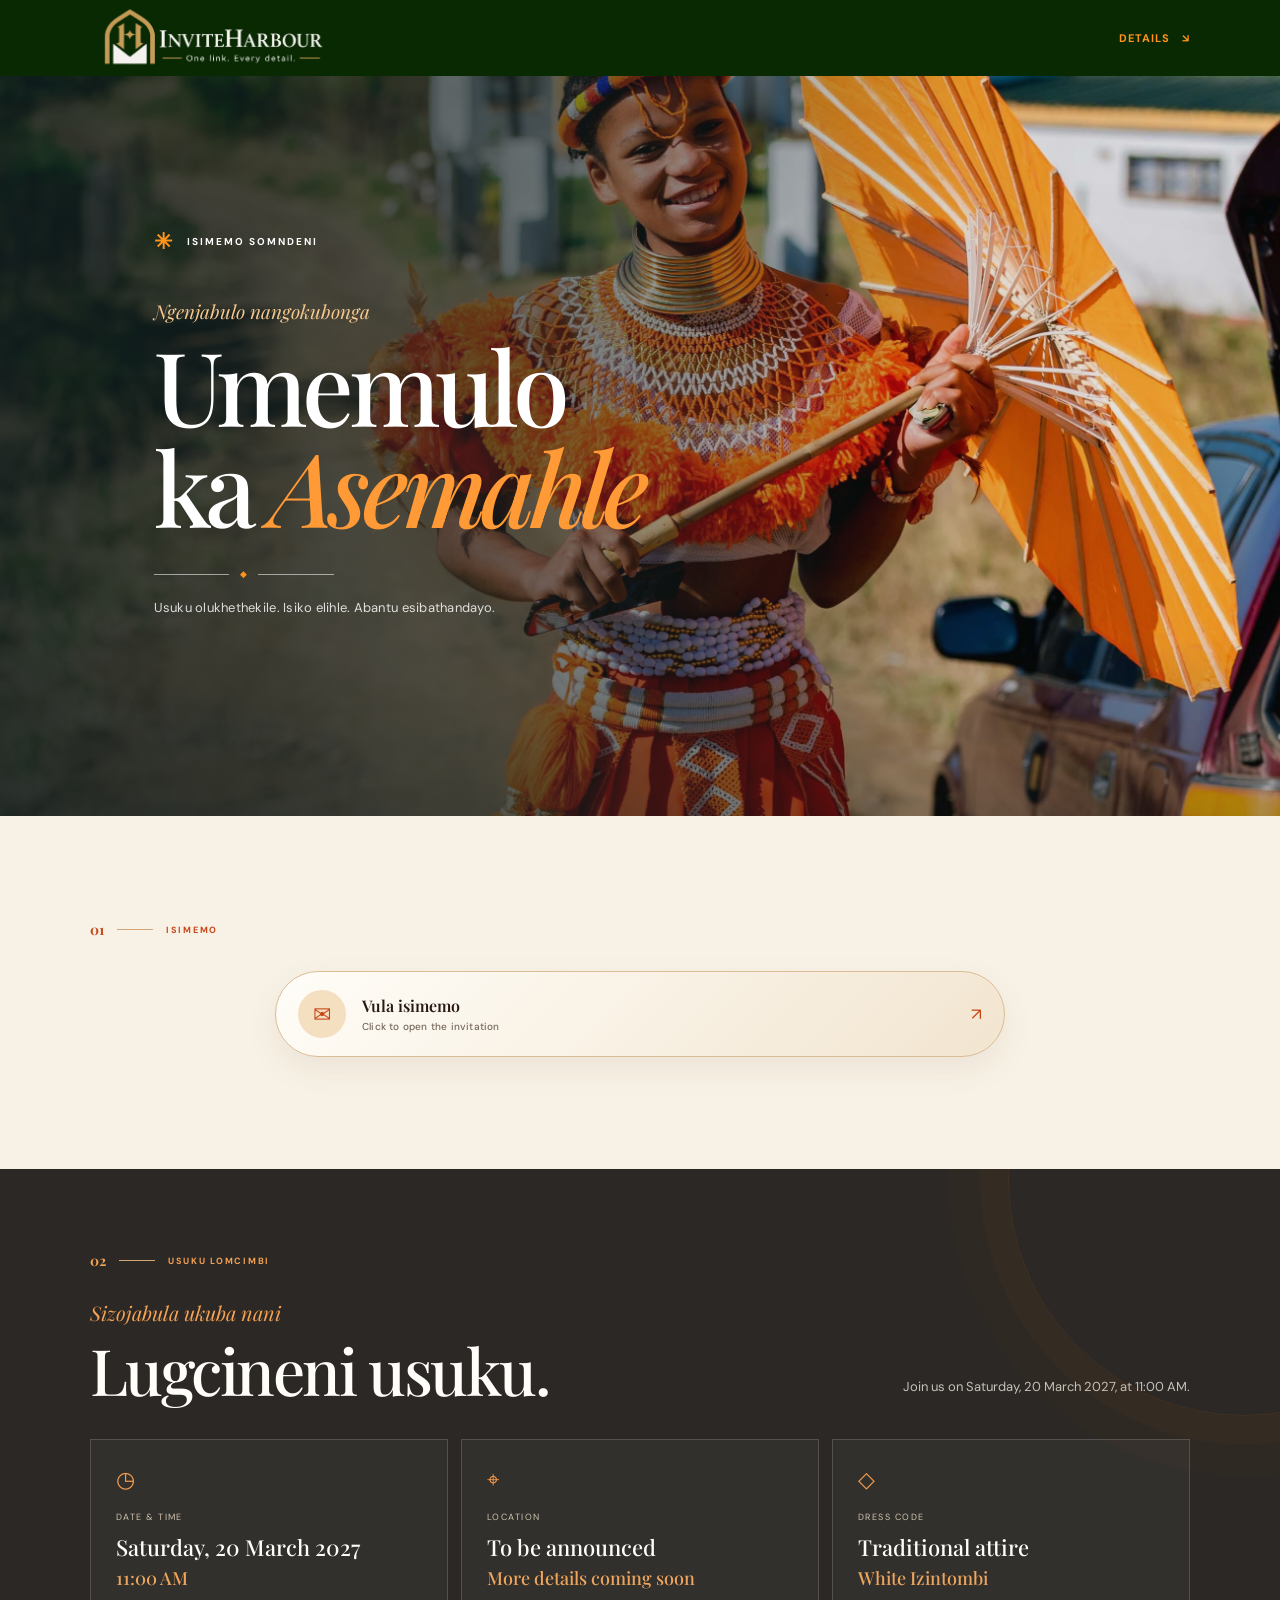
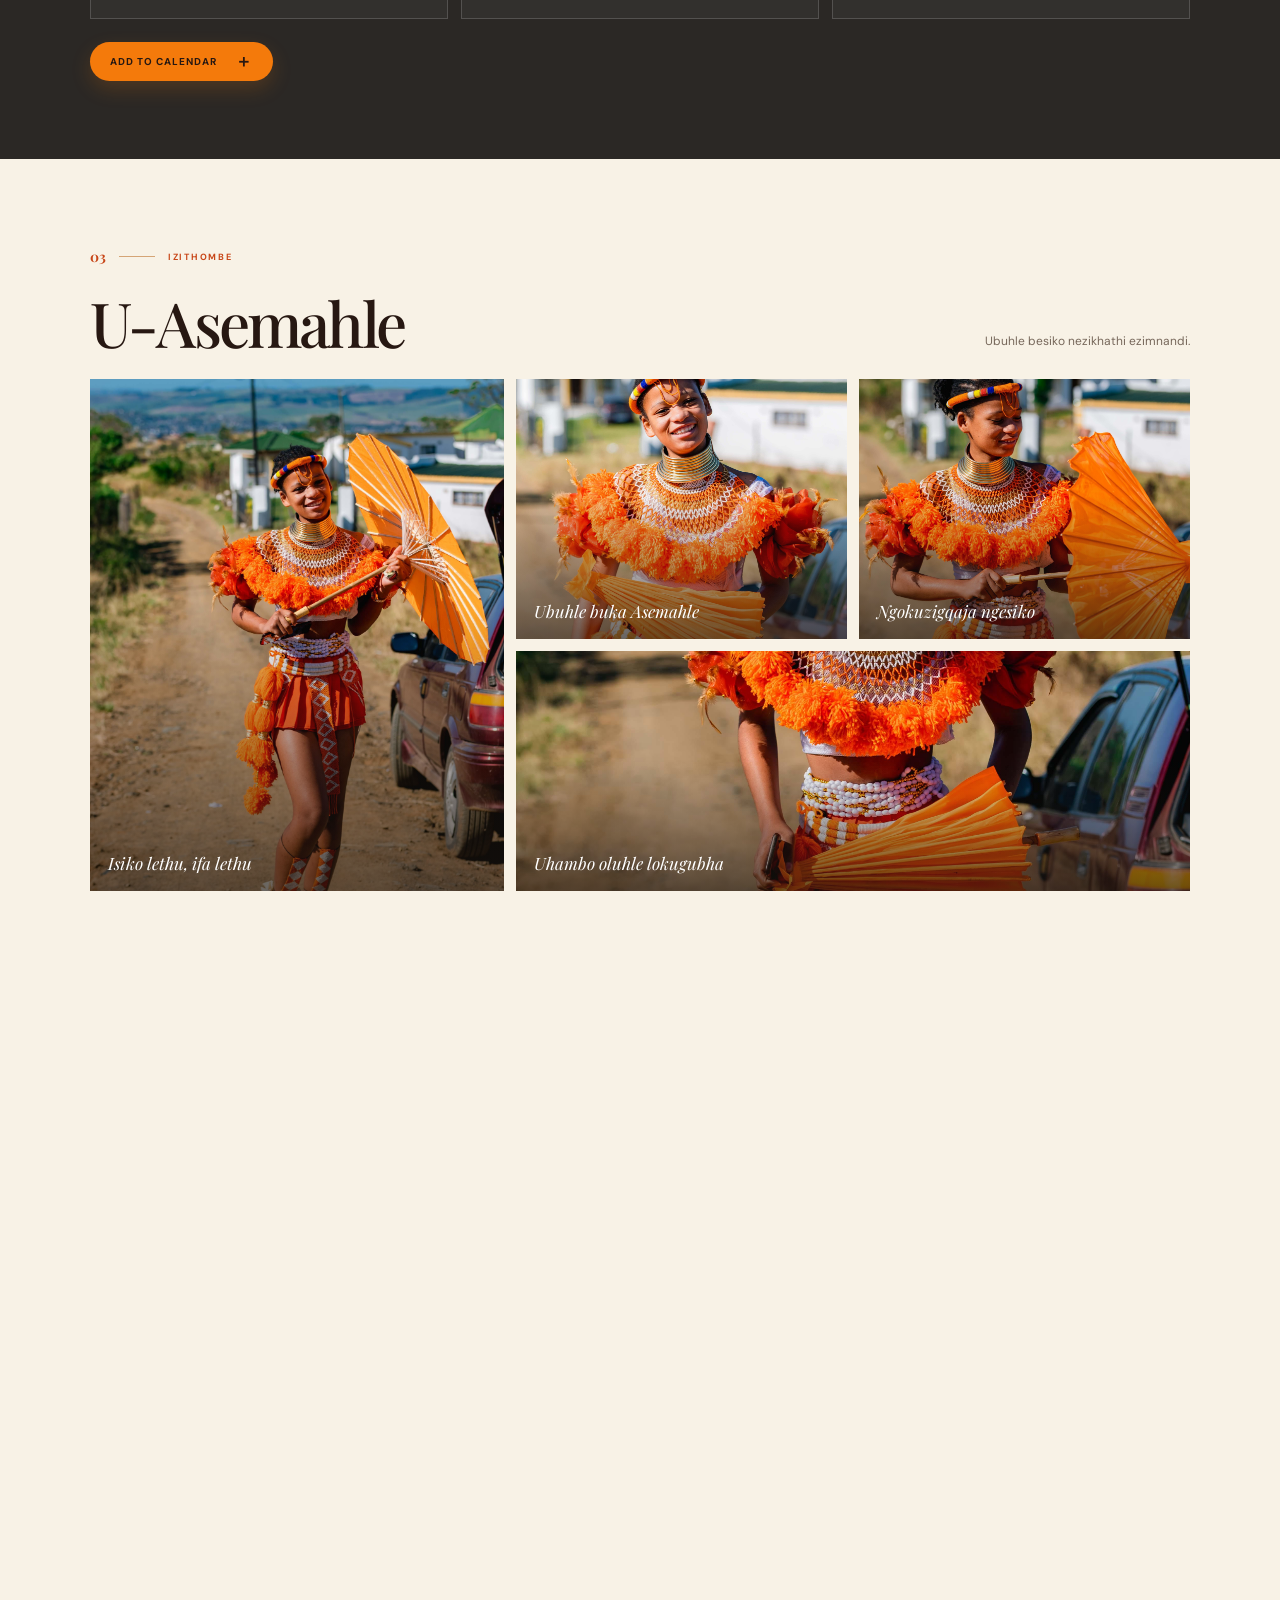
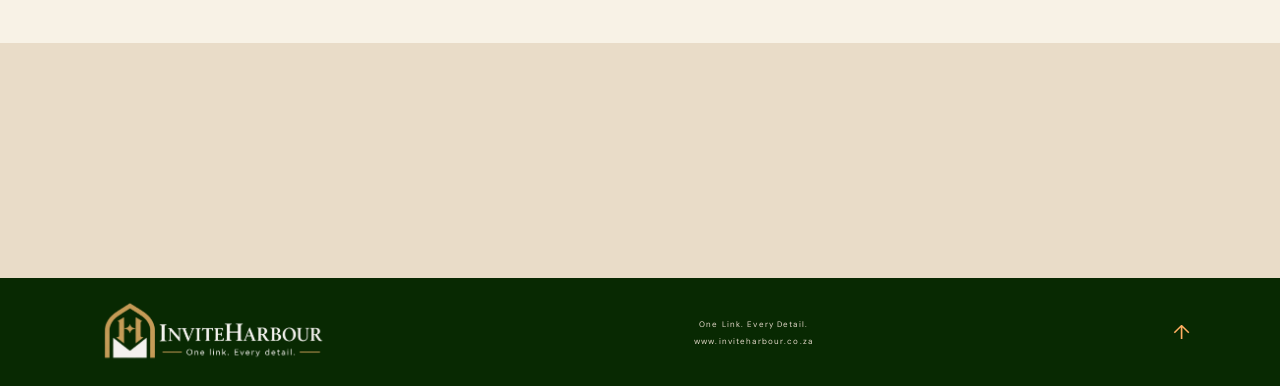
==== index.html @ 993c57b7 "first commit" ====
<!doctype html>
<html lang="zu">

<head>
  <meta charset="utf-8">
  <meta name="viewport" content="width=device-width, initial-scale=1">
  <meta name="theme-color" content="#f8f2e6">
  <meta name="description" content="Isimemo soMumemulo ka Asemahle, esethulwa umndeni wakwaSithole.">
  <title>Isimemo | Umemulo ka Asemahle</title>
  <link rel="preconnect" href="https://fonts.googleapis.com">
  <link rel="preconnect" href="https://fonts.gstatic.com" crossorigin>
  <link
    href="https://fonts.googleapis.com/css2?family=DM+Sans:wght@400;500;600;700&family=Playfair+Display:wght@500;600;700&display=swap"
    rel="stylesheet">
  <link rel="stylesheet" href="styles.css">
  <script src="js/main.js" defer></script>
</head>

<body>
  <header class="topbar">
    <a class="brand brand-logo" href="https://www.inviteharbour.co.za" target="_blank" rel="noopener noreferrer"
      aria-label="Vakashela i-InviteHarbour"><img src="assets/inviteharbour/inviteharbour.png"
        alt="InviteHarbour — One Link. Every Detail."></a>
    <a class="top-link" href="#details"><span lang="en">Details</span> <span aria-hidden="true">↘</span></a>
  </header>

  <main id="home">
    <section class="hero" aria-labelledby="hero-title">
      <div class="hero-photo" role="img" aria-label="U-Asemahle egqoke ingubo yesintu ephethe isambulela esiwolintshi">
      </div>
      <div class="hero-wash"></div>
      <div class="hero-copy">
        <div class="eyebrow"><span class="sun-mark" aria-hidden="true">✳</span> ISIMEMO SOMNDENI</div>
        <p class="hero-intro">Ngenjabulo nangokubonga</p>
        <h1 id="hero-title">Umemulo<br>ka <em>Asemahle</em></h1>
        <div class="hero-rule"><span></span><span class="rule-diamond">◆</span><span></span></div>
        <p class="hero-note">Usuku olukhethekile. Isiko elihle. Abantu esibathandayo.</p>

      </div>
    </section>

    <section class="invitation section-wrap" id="isimemo">
      <div class="section-kicker"><span>01</span><span class="kicker-line"></span><span>ISIMEMO</span></div>
      <details class="envelope" id="invite-envelope">
        <summary class="envelope-trigger"><span class="envelope-icon" aria-hidden="true">✉</span><span
            class="envelope-label"><strong>Vula isimemo</strong><small lang="en">Click to open the invitation</small></span><span
            class="envelope-arrow" aria-hidden="true">↗</span></summary>
        <div class="envelope-letter">
          <div class="invitation-card">
            <div class="card-ornament ornament-top" aria-hidden="true">✳　◇　✳</div>
            <p class="script-line">Ngokuzithoba nangenhlonipho</p>
            <h2>Umdeni wakwa<br><span>Sithole</span></h2>
            <div class="bead-divider" aria-hidden="true">
              <i></i><i></i><i></i><i></i><i></i><i></i><i></i><i></i><i></i><i></i><i></i>
            </div>
            <p class="invite-copy">Uyanimema ukuba nihlanganyele nawo ekugubheni umemulo wendodakazi yawo, u</p>
            <p class="honouree">Asemahle</p>
            <p class="invite-footer">Ukuba khona kwenu kuzokwenza lolu suku lube luhle nakakhulu.</p>
            <div class="card-ornament ornament-bottom" aria-hidden="true">✳　◇　✳</div>
          </div>
        </div>
      </details>
    </section>

    <section class="details-section" id="details">
      <div class="section-wrap">
        <div class="section-kicker section-kicker-light"><span>02</span><span class="kicker-line"></span><span>USUKU
            LOMCIMBI</span></div>
        <div class="details-heading">
          <div>
            <p class="script-line">Sizojabula ukuba nani</p>
            <h2>Lugcineni usuku.</h2>
          </div>
          <p class="details-intro" lang="en">Join us on Saturday, 20 March 2027, at 11:00 AM.</p>
        </div>
        <div class="detail-grid">
          <article class="detail-card"><span class="detail-icon" aria-hidden="true">◷</span>
            <p class="detail-label" lang="en">DATE &amp; TIME</p>
            <p class="detail-value" lang="en">Saturday, 20 March 2027<br><span>11:00 AM</span></p>
          </article>
          <article class="detail-card"><span class="detail-icon" aria-hidden="true">⌖</span>
            <p class="detail-label" lang="en">LOCATION</p>
            <p class="detail-value" lang="en">To be announced<br><span>More details coming soon</span></p>
          </article>
          <article class="detail-card"><span class="detail-icon" aria-hidden="true">◇</span>
            <p class="detail-label" lang="en">DRESS CODE</p>
            <p class="detail-value" lang="en">Traditional attire<br><span>White Izintombi</span></p>
          </article>
        </div>
        <button class="calendar-button" type="button" data-calendar>Add to calendar <span
            aria-hidden="true">＋</span></button>
      </div>
    </section>

    <section class="gallery section-wrap" aria-labelledby="gallery-title">
      <div class="section-kicker"><span>03</span><span class="kicker-line"></span><span>IZITHOMBE</span></div>
      <div class="gallery-heading">
        <h2 id="gallery-title">U-Asemahle</h2>
        <p>Ubuhle besiko nezikhathi ezimnandi.</p>
      </div>
      <div class="photo-grid">
        <figure class="photo-tile photo-tile-large"><img src="ase-mahle-with-umbrella.jpeg"
            alt="U-Asemahle egqoke ingubo yesintu ephethe isambulela sesintu" loading="lazy">
          <figcaption>Isiko lethu, ifa lethu</figcaption>
        </figure>
        <figure class="photo-tile"><img src="ase-mahle-portrait.jpeg" alt="U-Asemahle egqoke ubuhlalu bengqephu yesintu"
            loading="lazy">
          <figcaption>Ubuhle buka Asemahle</figcaption>
        </figure>
        <figure class="photo-tile"><img src="ase-mahle-closeup.jpeg" alt="U-Asemahle egqoke ubuhlalu obumibalabala"
            loading="lazy">
          <figcaption>Ngokuzigqaja ngesiko</figcaption>
        </figure>
        <figure class="photo-tile photo-tile-wide"><img src="ase-mahle-tradition.jpeg"
            alt="U-Asemahle ehlonipha isiko lesiZulu" loading="lazy">
          <figcaption>Uhambo oluhle lokugubha</figcaption>
        </figure>
      </div>
    </section>

    <section class="closing section-wrap">
      <div class="closing-art" role="img" aria-label="Isithombe sika Asemahle egqoke imvunulo yesintu"></div>
      <div class="closing-copy">
        <p class="section-kicker"><span>04</span><span class="kicker-line"></span><span>SIYAKULINDELA</span></p>
        <p class="script-line">The Sithole family welcomes you.</p>
        <h2>Let us celebrate<br><em>together.</em></h2>
        <p>Uthando lomndeni, isiko eliphilayo, nenkumbulo eyohlala njalo.</p>
      </div>
    </section>

    <section class="contact-section" id="ukuxhumana">
      <div class="contact-inner">
        <div>
          <p class="contact-kicker" lang="en">FOR MORE INFORMATION</p>
          <h2 lang="en">Get in touch.</h2>
          <p lang="en">Call either number for more information.</p>
        </div>
        <div class="contact-numbers"><a href="tel:+27712345678"><span>CALL</span><strong>071 234 5678</strong><b
              aria-hidden="true">↗</b></a><a href="tel:+27612345678"><span>CALL</span><strong>061 234 5678</strong><b
              aria-hidden="true">↗</b></a></div>
      </div>
    </section>
  </main>

  <footer class="footer">
    <a class="brand brand-logo" href="https://www.inviteharbour.co.za" target="_blank" rel="noopener noreferrer" aria-label="Vakashela i-InviteHarbour">
      <img src="assets/inviteharbour/inviteharbour.png" alt="InviteHarbour — One Link. Every Detail.">
    </a>
    <div class="btm">
      <span>One Link. Every Detail.</span>
      <span>www.inviteharbour.co.za</span>
    </div>
    <a href="#home"
      class="back-top" aria-label="Buyela phezulu">↑</a>
  </footer>
</body>

</html>
---- styles.css ----
:root {
    --paper: #f8f2e6;
    --paper-deep: #eee3cf;
    --ink: #271812;
    --muted: #76675a;
    --orange: #f47a0b;
    --orange-bright: #ff941d;
    --rust: #c84618;
    --sky: #69a9c6;
    --white: #fffdf8;
    --serif: "Playfair Display", Georgia, serif;
    --sans: "DM Sans", Arial, sans-serif
}

* {
    box-sizing: border-box
}

html {
    scroll-behavior: smooth
}

body {
    margin: 0;
    background: var(--paper);
    color: var(--ink);
    font-family: var(--sans);
    -webkit-font-smoothing: antialiased
}

.topbar {
    height: 76px;
    padding: 0 clamp(24px, 7vw, 112px);
    display: flex;
    align-items: center;
    justify-content: space-between;
    background: var(--paper);
}

.brand {
    text-decoration: none;
    color: var(--ink);
    font-size: 16px;
    font-weight: 700;
    letter-spacing: -.06em
}

.brand span {
    color: var(--orange);
    font-size: 22px
}

.top-link {
    font-size: 11px;
    font-weight: 700;
    letter-spacing: .09em;
    text-transform: uppercase;
    text-decoration: none;
    color: var(--ink)
}

.top-link span {
    color: var(--orange);
    padding-left: 8px
}

.hero {
    position: relative;
    min-height: min(740px, calc(100svh - 76px));
    overflow: hidden;
    background: #4a7788;
    color: white;
    display: flex;
    align-items: center
}

.hero-photo {
    position: absolute;
    inset: 0;
    background-image: url("hbjh.jpeg");
    background-size: cover;
    background-position: center 39%;
    transform: scale(1.01)
}

.hero-wash {
    position: absolute;
    inset: 0;
    background: linear-gradient(90deg, rgba(16, 29, 31, .82) 0%, rgba(22, 33, 32, .65) 38%, rgba(20, 28, 29, .12) 75%, rgba(20, 28, 29, .08) 100%), linear-gradient(0deg, rgba(16, 21, 20, .3), transparent 24%)
}

.hero-copy {
    position: relative;
    z-index: 1;
    width: min(670px, 75%);
    padding: 90px 0 105px clamp(30px, 12vw, 190px)
}

.eyebrow,
.section-kicker {
    display: flex;
    align-items: center;
    gap: 13px;
    font-size: 10px;
    letter-spacing: .2em;
    font-weight: 700
}

.sun-mark {
    font-size: 22px;
    color: var(--orange-bright)
}

.hero-intro {
    margin: 42px 0 10px;
    color: #f6c88f;
    font-family: var(--serif);
    font-style: italic;
    font-size: 19px
}

.hero h1 {
    font: 500 clamp(56px, 8vw, 108px)/.99 var(--serif);
    letter-spacing: -.055em;
    margin: 0
}

.hero h1 em,
.closing h2 em {
    color: #ff9a36;
    font-weight: 500
}

.hero-rule {
    display: flex;
    align-items: center;
    gap: 11px;
    margin: 32px 0 19px;
    width: 180px;
    color: var(--orange-bright)
}

.hero-rule span:not(.rule-diamond) {
    height: 1px;
    flex: 1;
    background: rgba(255, 255, 255, .55)
}

.rule-diamond {
    font-size: 9px
}

.hero-note {
    font-size: 13px;
    letter-spacing: .02em;
    color: rgba(255, 255, 255, .83);
    margin: 0 0 34px
}

.button {
    display: inline-flex;
    align-items: center;
    gap: 25px;
    text-decoration: none;
    font-size: 10px;
    font-weight: 700;
    letter-spacing: .1em;
    text-transform: uppercase;
    padding: 15px 19px
}

.button-light {
    color: var(--ink);
    background: var(--paper)
}

.button-light span {
    font-size: 15px;
    color: var(--rust)
}

.photo-caption {
    position: absolute;
    bottom: 31px;
    left: clamp(30px, 7vw, 112px);
    font-size: 9px;
    letter-spacing: .19em;
    font-weight: 600
}

.caption-dot,
.pulse-dot {
    display: inline-block;
    width: 7px;
    height: 7px;
    border-radius: 50%;
    background: var(--orange-bright);
    margin-right: 9px
}

.section-wrap {
    width: min(1100px, calc(100% - 48px));
    margin-inline: auto
}

.invitation {
    padding-top: 104px;
    padding-bottom: 112px
}

.section-kicker {
    color: var(--rust);
    font-size: 9px;
    letter-spacing: .19em
}

.section-kicker>span:first-child {
    font-family: var(--serif);
    font-size: 14px;
    letter-spacing: 0
}

.kicker-line {
    width: 36px;
    height: 1px;
    background: #d5a576
}

.invitation-card {
    position: relative;
    max-width: 730px;
    margin: 38px auto 0;
    padding: 75px 40px 69px;
    text-align: center;
    border: 1px solid #d9bd95;
    background: rgba(255, 253, 248, .65);
    box-shadow: 0 18px 55px rgba(87, 55, 26, .06)
}

.invitation-card:before,
.invitation-card:after {
    content: "";
    position: absolute;
    width: 34px;
    height: 34px;
    border-color: var(--orange);
    border-style: solid
}

.invitation-card:before {
    top: 12px;
    left: 12px;
    border-width: 1px 0 0 1px
}

.invitation-card:after {
    bottom: 12px;
    right: 12px;
    border-width: 0 1px 1px 0
}

.card-ornament {
    position: absolute;
    left: 0;
    right: 0;
    color: #de7a31;
    font-size: 12px;
    letter-spacing: .18em
}

.ornament-top {
    top: 26px
}

.ornament-bottom {
    bottom: 24px
}

.script-line {
    font: italic 20px var(--serif);
    color: #9d5932;
    margin: 0
}

.invitation-card h2 {
    font: 500 clamp(42px, 6vw, 66px)/1.08 var(--serif);
    letter-spacing: -.04em;
    margin: 20px 0 19px
}

.invitation-card h2 span {
    color: var(--rust)
}

.bead-divider {
    display: flex;
    justify-content: center;
    gap: 8px;
    margin: 25px auto 27px
}

.bead-divider i {
    width: 8px;
    height: 8px;
    border-radius: 50%;
    background: var(--orange)
}

.bead-divider i:nth-child(3n+1) {
    background: var(--sky)
}

.bead-divider i:nth-child(3n) {
    background: #d5b476
}

.invite-copy {
    max-width: 450px;
    margin: 0 auto;
    font-size: 14px;
    line-height: 1.8;
    color: #66564a
}

.honouree {
    font: italic 30px var(--serif);
    color: var(--rust);
    margin: 8px 0 20px
}

.invite-footer {
    font-size: 12px;
    color: var(--muted);
    margin: 0
}

.details-section {
    background: #2b2825;
    color: var(--white);
    padding: 82px 0 78px;
    position: relative;
    overflow: hidden
}

.details-section:after {
    content: "";
    position: absolute;
    width: 470px;
    height: 470px;
    border: 1px solid rgba(244, 122, 11, .11);
    border-radius: 50%;
    right: -200px;
    top: -225px;
    box-shadow: 0 0 0 28px rgba(244, 122, 11, .025), 0 0 0 60px rgba(244, 122, 11, .02)
}

.section-kicker-light {
    color: #f4a253
}

.details-heading {
    display: flex;
    justify-content: space-between;
    align-items: end;
    gap: 35px;
    margin: 29px 0 36px
}

.details-heading .script-line {
    color: #f4a253
}

.details-heading h2 {
    font: 500 clamp(40px, 6vw, 64px)/1.05 var(--serif);
    letter-spacing: -.04em;
    margin: 10px 0 0
}

.details-intro {
    max-width: 310px;
    color: #c6c2b9;
    font-size: 13px;
    line-height: 1.8;
    margin: 0 0 5px
}

.detail-grid {
    display: grid;
    grid-template-columns: repeat(3, 1fr);
    gap: 13px
}

.detail-card {
    position: relative;
    min-height: 180px;
    padding: 25px 25px 22px;
    border: 1px solid rgba(255, 255, 255, .16);
    background: rgba(255, 255, 255, .035)
}

.detail-icon {
    color: #f39a4c;
    font-size: 22px
}

.detail-label {
    font-size: 9px;
    letter-spacing: .16em;
    color: #d1c3ad;
    margin: 17px 0 10px
}

.detail-value {
    font: 500 22px/1.3 var(--serif);
    margin: 0
}

.detail-value span {
    font-size: 18px;
    color: #efa65c
}

.countdown-note {
    margin: 26px 0 0;
    color: #c6c2b9;
    font-size: 11px;
    letter-spacing: .025em
}

.pulse-dot {
    width: 6px;
    height: 6px;
    background: #80bc93
}

.closing {
    padding-block: 104px;
    display: grid;
    grid-template-columns: .9fr 1fr;
    gap: clamp(45px, 9vw, 120px);
    align-items: center
}

.closing-art {
    height: 440px;
    background: linear-gradient(180deg, rgba(38, 28, 21, .02), rgba(38, 28, 21, .25)), url("hbjh.jpeg") center 23%/cover;
    box-shadow: 16px 16px 0 #ecd4b4
}

.closing-copy .section-kicker {
    margin-bottom: 38px
}

.closing-copy .script-line {
    font-size: 18px
}

.closing h2 {
    font: 500 clamp(48px, 6vw, 76px)/.99 var(--serif);
    letter-spacing: -.05em;
    margin: 20px 0
}

.closing-copy>p:not(.script-line):not(.section-kicker) {
    max-width: 350px;
    color: var(--muted);
    font-size: 13px;
    line-height: 1.8
}

.footer {
    min-height: 76px;
    padding: 18px clamp(24px, 7vw, 112px);
    display: flex;
    align-items: center;
    justify-content: space-between;
    border-top: 1px solid #e5d8c5
}

.footer>span {
    font-size: 8px;
    letter-spacing: .16em;
    color: #827465
}

.back-top {
    color: var(--rust);
    text-decoration: none;
    font-size: 20px
}

@media(max-width:700px) {
    .topbar {
        height: 65px
    }

    .hero {
        min-height: 690px;
        min-height: calc(88svh - 65px);
        align-items: flex-end
    }

    .hero-photo {
        background-position: 58% center
    }

    .hero-wash {
        background: linear-gradient(0deg, rgba(15, 25, 27, .84), rgba(15, 25, 27, .42) 53%, rgba(15, 25, 27, .05) 100%)
    }

    .hero-copy {
        width: 100%;
        padding: 60px 27px 105px
    }

    .hero-intro {
        margin-top: 30px
    }

    .hero h1 {
        font-size: clamp(59px, 15vw, 88px)
    }

    .photo-caption {
        left: 27px;
        bottom: 26px
    }

    .invitation {
        padding-block: 72px 78px
    }

    .invitation-card {
        padding: 66px 22px 65px;
        margin-top: 27px
    }

    .invite-copy {
        font-size: 13px
    }

    .details-section {
        padding-block: 65px
    }

    .details-heading {
        display: block;
        margin-bottom: 25px
    }

    .details-intro {
        margin-top: 16px
    }

    .detail-grid {
        grid-template-columns: 1fr;
        gap: 9px
    }

    .detail-card {
        min-height: 0;
        padding: 19px 20px;
        display: grid;
        grid-template-columns: 35px 1fr;
        column-gap: 8px;
        align-items: center
    }

    .detail-icon {
        grid-row: 1/3
    }

    .detail-label {
        margin: 0 0 5px
    }

    .detail-value {
        font-size: 19px
    }

    .detail-value span {
        font-size: 16px
    }

    .closing {
        padding-block: 72px;
        grid-template-columns: 1fr;
        gap: 45px
    }

    .closing-art {
        height: 340px;
        order: 2;
        margin-right: 13px
    }

    .closing-copy {
        order: 1
    }

    .closing-copy .section-kicker {
        margin-bottom: 27px
    }

    .footer {
        padding-inline: 24px;
        gap: 10px
    }

    .btm>span {
        font-size: 7px;
        text-align: center;
        line-height: 1.6
    }

    .footer .brand {
        white-space: nowrap;
        font-size: 14px
    }
}

@media(prefers-reduced-motion:reduce) {
    html {
        scroll-behavior: auto
    }
}

.hero-photo {
    background-image: url("ase-mahle-with-umbrella.jpeg");
    background-position: center 30%
}

.closing-art {
    background-image: linear-gradient(180deg, rgba(38, 28, 21, .02), rgba(38, 28, 21, .25)), url("ase-mahle-portrait.jpeg");
    background-position: center 24%
}

.detail-value span {
    display: inline-block;
    margin-top: 4px
}

.gallery {
    padding: 88px 0 104px
}

.gallery-heading {
    display: flex;
    align-items: end;
    justify-content: space-between;
    margin: 26px 0 25px;
    gap: 20px
}

.gallery-heading h2 {
    font: 500 clamp(40px, 6vw, 62px)/1 var(--serif);
    letter-spacing: -.045em;
    margin: 0
}

.gallery-heading p {
    font-size: 12px;
    color: var(--muted);
    margin: 0 0 5px
}

.photo-grid {
    display: grid;
    grid-template-columns: 1.25fr 1fr 1fr;
    grid-template-rows: 260px 240px;
    gap: 12px
}

.photo-tile {
    position: relative;
    margin: 0;
    overflow: hidden;
    background: #ddd0bc
}

.photo-tile img {
    width: 100%;
    height: 100%;
    object-fit: cover;
    display: block;
    transition: transform .5s ease
}

.photo-tile:hover img {
    transform: scale(1.035)
}

.photo-tile-large {
    grid-row: span 2
}

.photo-tile-large img {
    object-position: center 27%
}

.photo-tile:nth-child(2) img {
    object-position: center 26%
}

.photo-tile:nth-child(3) img {
    object-position: center 34%
}

.photo-tile-wide {
    grid-column: span 2
}

.photo-tile-wide img {
    object-position: center 32%
}

.photo-tile:after {
    content: "";
    position: absolute;
    inset: 45% 0 0;
    background: linear-gradient(transparent, rgba(25, 19, 14, .64));
    pointer-events: none
}

.photo-tile figcaption {
    position: absolute;
    z-index: 1;
    bottom: 17px;
    left: 18px;
    color: white;
    font: italic 17px var(--serif)
}

.contact-section {
    background: #e9dcc8;
    padding: 62px 24px
}

.contact-inner {
    width: min(1100px, 100%);
    margin: auto;
    display: grid;
    grid-template-columns: 1fr 1fr;
    gap: 60px;
    align-items: center
}

.contact-kicker {
    font-size: 9px;
    letter-spacing: .19em;
    color: var(--rust);
    font-weight: 700;
    margin: 0 0 12px
}

.contact-inner h2 {
    font: 500 clamp(40px, 5vw, 58px)/1 var(--serif);
    letter-spacing: -.04em;
    margin: 0 0 13px
}

.contact-inner>div:first-child>p:last-child {
    font-size: 12px;
    color: var(--muted);
    margin: 0
}

.contact-numbers {
    display: grid;
    grid-template-columns: 1fr 1fr;
    gap: 12px
}

.contact-numbers a {
    position: relative;
    display: flex;
    flex-direction: column;
    gap: 11px;
    padding: 19px;
    background: rgba(255, 253, 248, .68);
    border: 1px solid #dfc7a7;
    color: var(--ink);
    text-decoration: none
}

.contact-numbers a span {
    font-size: 8px;
    letter-spacing: .14em;
    color: var(--rust);
    font-weight: 700
}

.contact-numbers a strong {
    font: 500 clamp(16px, 2vw, 21px) var(--serif);
    white-space: nowrap
}

.contact-numbers a b {
    position: absolute;
    right: 14px;
    top: 16px;
    color: var(--orange);
    font-size: 13px
}

.btm {
    display: flex;
    flex-direction: column;
}

@media(max-width:700px) {
    .gallery {
        padding: 70px 0 76px
    }

    .gallery-heading {
        display: block
    }

    .gallery-heading p {
        margin-top: 11px
    }

    .photo-grid {
        grid-template-columns: 1fr 1fr;
        grid-template-rows: 280px 180px 190px;
        gap: 9px
    }

    .photo-tile-large {
        grid-row: auto;
        grid-column: span 2
    }

    .photo-tile-wide {
        grid-column: span 2
    }

    .photo-tile figcaption {
        font-size: 15px;
        bottom: 12px;
        left: 13px
    }

    .contact-section {
        padding: 49px 24px
    }

    .contact-inner {
        grid-template-columns: 1fr;
        gap: 25px
    }

    .contact-numbers {
        gap: 8px
    }

    .contact-numbers a {
        padding: 16px 11px
    }

    .contact-numbers a strong {
        font-size: 16px
    }

    .detail-value {
        font-size: 18px
    }

    .detail-value span {
        font-size: 15px
    }
}/* Brand, rounded controls, and invitation reveal */
.topbar{background:#082902;color:var(--white)}
.top-link{color:var(--white)}
.top-link span{color:var(--orange-bright)}
.brand-logo{display:inline-flex;align-items:center;justify-content:flex-start;width:244px;height:72px;overflow:hidden}
.brand-logo img{display:block;width:100%;height:100%;object-fit:contain;object-position:left center}
.footer{background:#082902;border-top:0}
.footer>span{color:#d8cec0}
.footer .back-top{color:#ffae61}
.button,.button-light,.calendar-button,.envelope-trigger{border-radius:999px}
.button{transition:transform .22s ease,background-color .22s ease,box-shadow .22s ease}
.button:hover,.calendar-button:hover,.envelope-trigger:hover{transform:translateY(-2px)}
.button-light{box-shadow:0 8px 22px rgba(0,0,0,.13)}
.envelope{max-width:730px;margin:32px auto 0}
.envelope>summary{list-style:none}
.envelope>summary::-webkit-details-marker{display:none}
.envelope-trigger{width:100%;min-height:86px;padding:14px 22px;display:flex;align-items:center;gap:16px;text-align:left;cursor:pointer;color:var(--ink);border:1px solid #d9bd95;background:linear-gradient(135deg,#fffdf8,#f2e5d0);box-shadow:0 12px 32px rgba(87,55,26,.08);transition:transform .24s ease,box-shadow .24s ease,border-color .24s ease}
.envelope-trigger:hover{box-shadow:0 16px 35px rgba(87,55,26,.13);border-color:#d99a5c}
.envelope-icon{width:48px;height:48px;display:grid;place-items:center;flex:none;border-radius:50%;background:#f4dfc1;color:var(--rust);font-size:22px;transition:transform .4s ease,background .4s ease}
.envelope[open] .envelope-icon{transform:rotate(-12deg);background:#ffe0bd}
.envelope-label{display:flex;flex:1;flex-direction:column;gap:4px}
.envelope-label strong{font:600 16px var(--serif)}
.envelope-label small{font:500 10px var(--sans);color:var(--muted);letter-spacing:.02em}
.envelope-arrow{color:var(--rust);font-size:17px;transition:transform .3s ease}
.envelope[open] .envelope-arrow{transform:rotate(135deg)}
.envelope-letter{overflow:hidden;transform-origin:top center}
.envelope:not([open]) .envelope-letter{display:none}
.envelope[open] .invitation-card{margin-top:16px}
.calendar-button{display:inline-flex;align-items:center;gap:18px;margin-top:23px;padding:13px 20px;background:var(--orange);color:#271812;text-decoration:none;font-size:10px;font-weight:700;letter-spacing:.1em;text-transform:uppercase;box-shadow:0 8px 20px rgba(244,122,11,.18);transition:transform .22s ease,background-color .22s ease}
.calendar-button:hover{background:var(--orange-bright)}
.calendar-button span{font-size:17px;line-height:.7}
.contact-numbers a{border-radius:18px;transition:transform .22s ease,border-color .22s ease,box-shadow .22s ease}
.contact-numbers a:hover{transform:translateY(-2px);border-color:#d28c4b;box-shadow:0 10px 24px rgba(87,55,26,.1)}
.will-reveal{opacity:0;transform:translateY(18px);transition:opacity .7s ease,transform .7s cubic-bezier(.2,.75,.25,1)}
.will-reveal.is-visible{opacity:1;transform:translateY(0)}
@media(max-width:700px){.brand-logo{width:190px;height:62px}.envelope-trigger{min-height:78px;padding:12px 15px}.envelope-icon{width:42px;height:42px}}
@media(prefers-reduced-motion:reduce){.will-reveal{opacity:1;transform:none;transition:none}.button,.calendar-button,.envelope-trigger,.envelope-icon,.envelope-arrow,.contact-numbers a{transition:none}}

.calendar-button{border:0;font-family:var(--sans);cursor:pointer}

.btm{align-items:center;gap:5px}
.btm>span{color:#e3d8c9;font-size:8px;letter-spacing:.14em;line-height:1.5;text-align:center}
@media(max-width:700px){.btm>span{font-size:7px}}
.brand-logo img{object-fit:cover;object-position:left top}
/* Mobile-first comfort refinements */
img{max-width:100%}
@media(max-width:700px){
  html,body{max-width:100%;overflow-x:hidden}
  .topbar{height:68px;padding:0 18px;gap:12px}
  .brand-logo{width:176px;height:58px;flex:none}
  .top-link{min-height:44px;display:inline-flex;align-items:center;white-space:nowrap;font-size:10px}
  .hero{min-height:calc(88svh - 68px);min-height:max(560px,calc(88svh - 68px))}
  .hero-photo{background-position:58% 28%}
  .hero-copy{width:100%;padding:46px 24px 94px}
  .hero-intro{font-size:18px;margin-top:25px}
  .hero h1{font-size:clamp(56px,14vw,76px)}
  .hero-note{max-width:290px;font-size:13px;line-height:1.7;margin-bottom:0}
  .hero-rule{margin:24px 0 16px;width:150px}
  .section-wrap{width:calc(100% - 36px)}
  .invitation{padding:64px 0 70px}
  .section-kicker{font-size:9px;gap:10px}
  .envelope{margin-top:24px}
  .envelope-trigger{min-height:72px;padding:11px 14px;gap:11px}
  .envelope-label strong{font-size:15px}
  .envelope-label small{font-size:10px}
  .envelope-icon{width:40px;height:40px;font-size:19px}
  .invitation-card{padding:62px 20px 60px}
  .invitation-card h2{font-size:clamp(40px,11vw,54px)}
  .invite-copy{font-size:13px;line-height:1.75}
  .details-section{padding:60px 0}
  .details-heading{margin:24px 0 24px}
  .details-heading h2{font-size:clamp(37px,10vw,50px)}
  .details-intro{font-size:13px;line-height:1.7;max-width:100%}
  .detail-grid{grid-template-columns:1fr;gap:9px}
  .detail-card{min-height:76px;padding:15px 16px;grid-template-columns:32px minmax(0,1fr);column-gap:10px}
  .detail-value{font-size:clamp(17px,4.8vw,20px);overflow-wrap:anywhere}
  .detail-value span{font-size:15px}
  .detail-label{font-size:9px;letter-spacing:.13em}
  .calendar-button{min-height:48px;justify-content:center;width:100%;font-size:11px;margin-top:20px}
  .gallery{padding:64px 0 70px}
  .gallery-heading{margin:22px 0 18px}
  .gallery-heading h2{font-size:clamp(38px,10vw,52px)}
  .photo-grid{grid-template-columns:1fr 1fr;grid-template-rows:minmax(245px,68vw) minmax(155px,46vw) minmax(165px,48vw);gap:8px}
  .photo-tile-large{grid-row:auto;grid-column:span 2}
  .photo-tile-wide{grid-column:span 2}
  .photo-tile figcaption{font-size:14px;left:12px;bottom:11px;right:10px}
  .closing{padding:65px 0;gap:34px}
  .closing-copy .section-kicker{margin-bottom:25px}
  .closing h2{font-size:clamp(46px,12vw,64px)}
  .closing-art{height:min(92vw,340px);min-height:250px;margin:0 10px 0 0}
  .contact-section{padding:44px 18px}
  .contact-inner{width:100%;grid-template-columns:1fr;gap:22px}
  .contact-inner h2{font-size:clamp(38px,10vw,50px)}
  .contact-numbers{grid-template-columns:1fr;gap:9px}
  .contact-numbers a{min-height:62px;padding:13px 16px;gap:7px;border-radius:16px}
  .contact-numbers a strong{font-size:19px}
  .footer{display:grid;grid-template-columns:minmax(0,1fr) auto;gap:7px 10px;padding:14px 18px}
  .footer .brand-logo{width:166px;height:54px}
  .footer .back-top{grid-column:2;grid-row:1;align-self:center;min-width:44px;min-height:44px;display:grid;place-items:center}
  .btm{grid-column:1 / -1;align-items:flex-start}
  .btm>span{font-size:8px;letter-spacing:.1em;text-align:left}
}
@media(max-width:380px){
  .topbar{padding-inline:14px}
  .brand-logo{width:154px}
  .top-link{font-size:9px;letter-spacing:.06em}
  .section-wrap{width:calc(100% - 30px)}
  .hero-copy{padding-inline:20px}
  .hero h1{font-size:54px}
  .invitation-card{padding-inline:15px}
  .detail-card{padding-inline:12px}
  .detail-value{font-size:16px}
  .detail-value span{font-size:14px}
  .footer .brand-logo{width:150px}
}
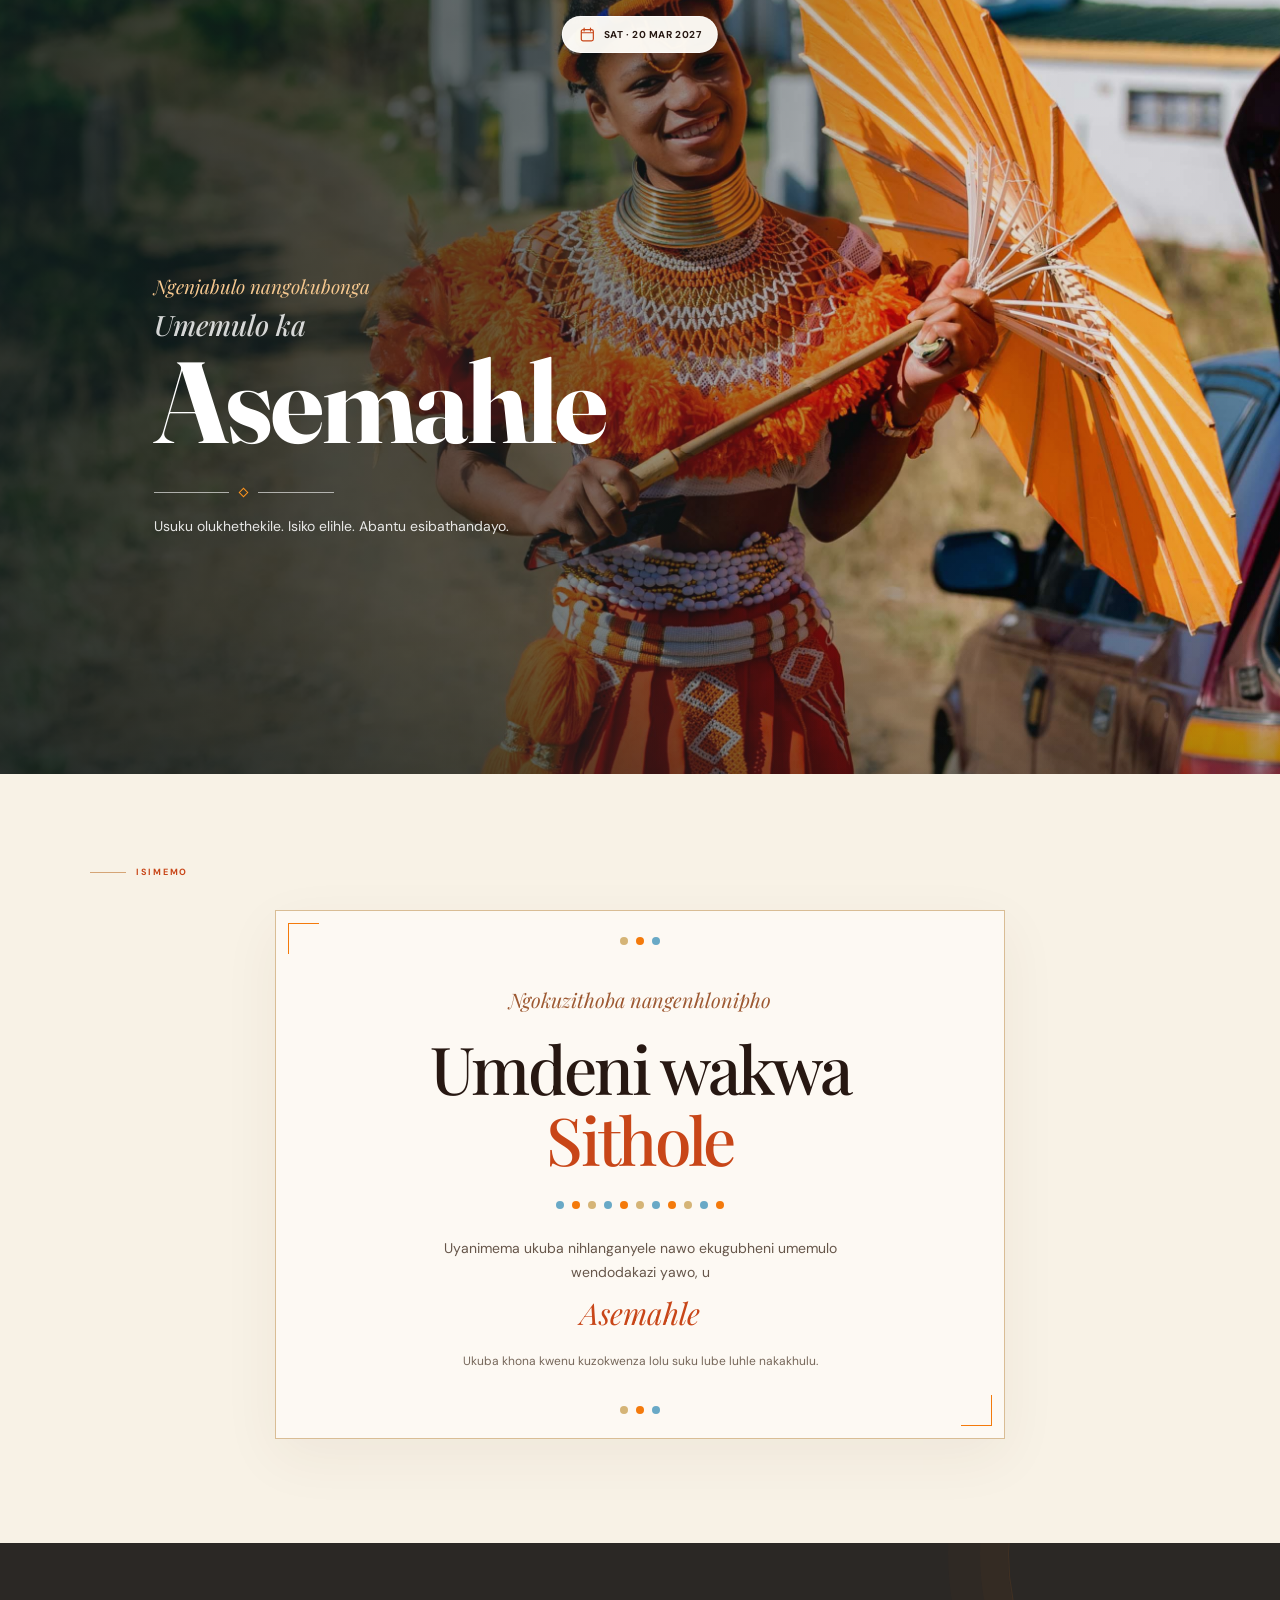
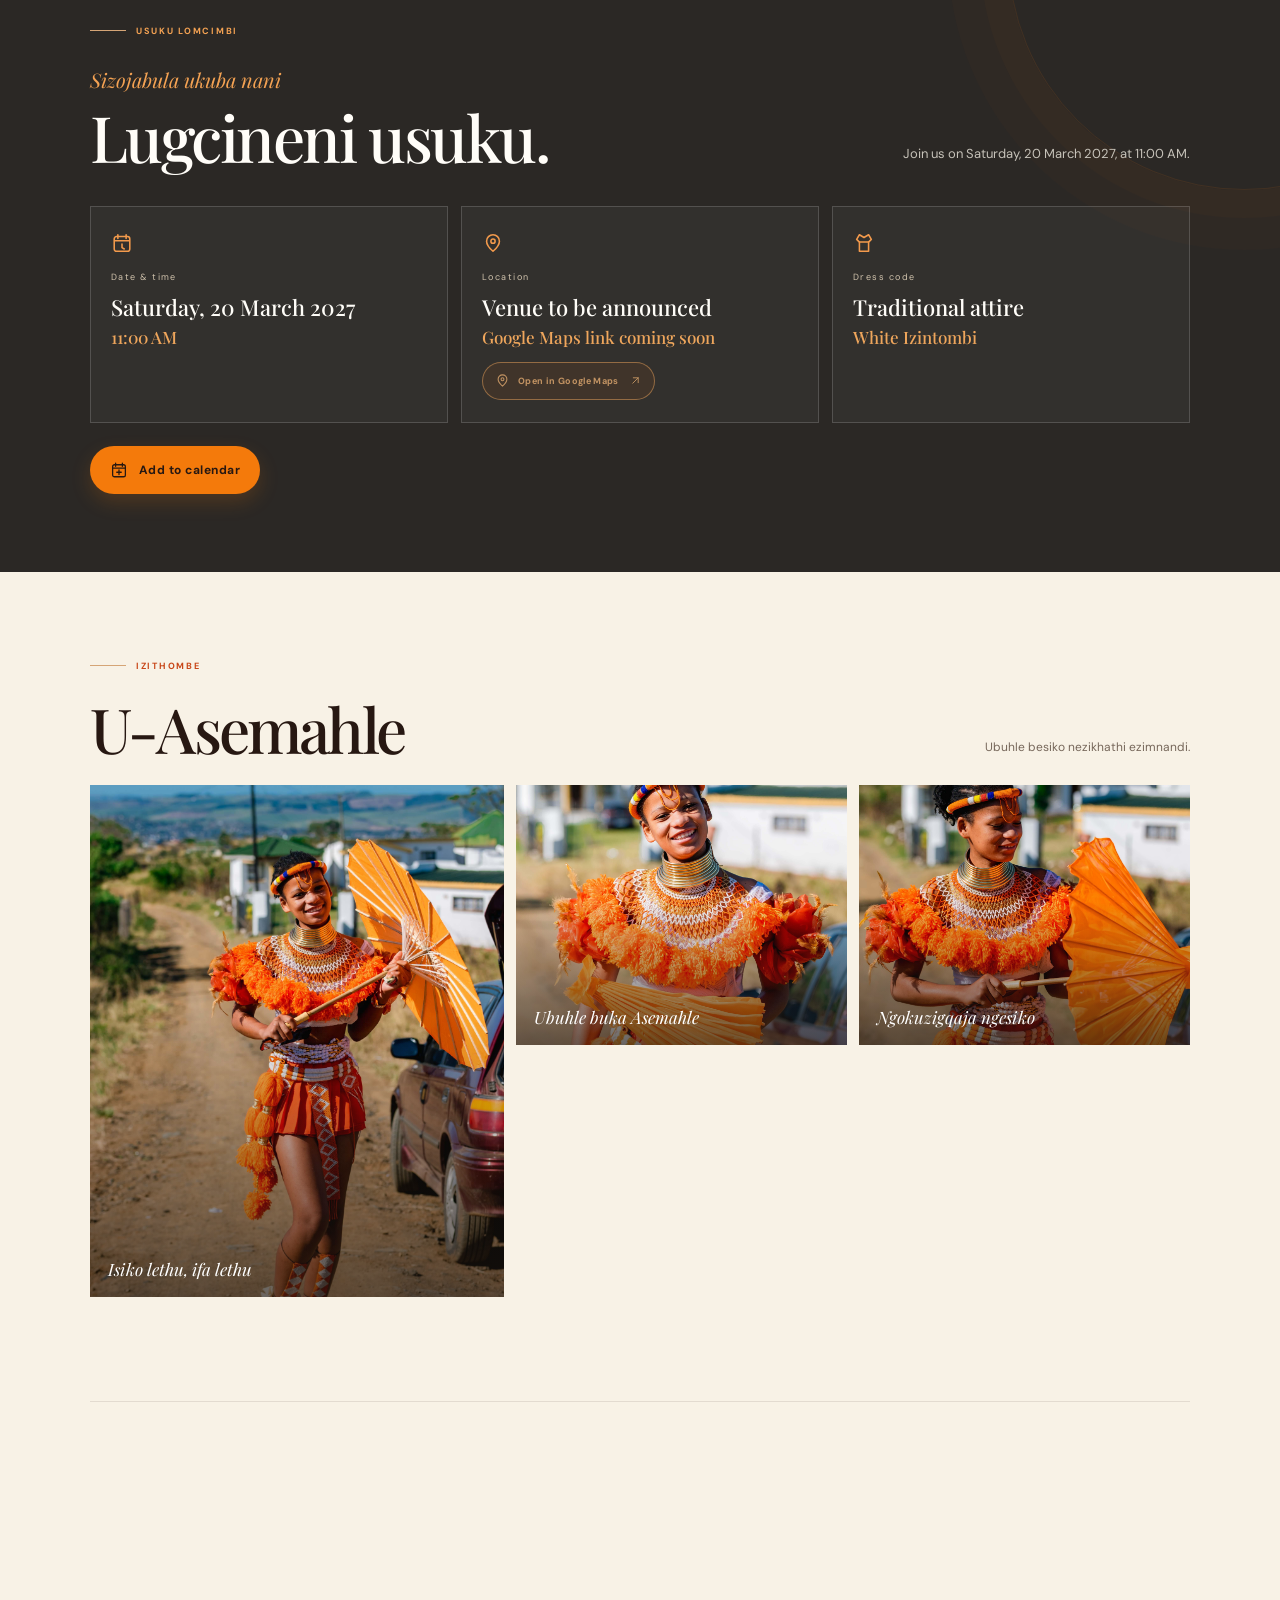
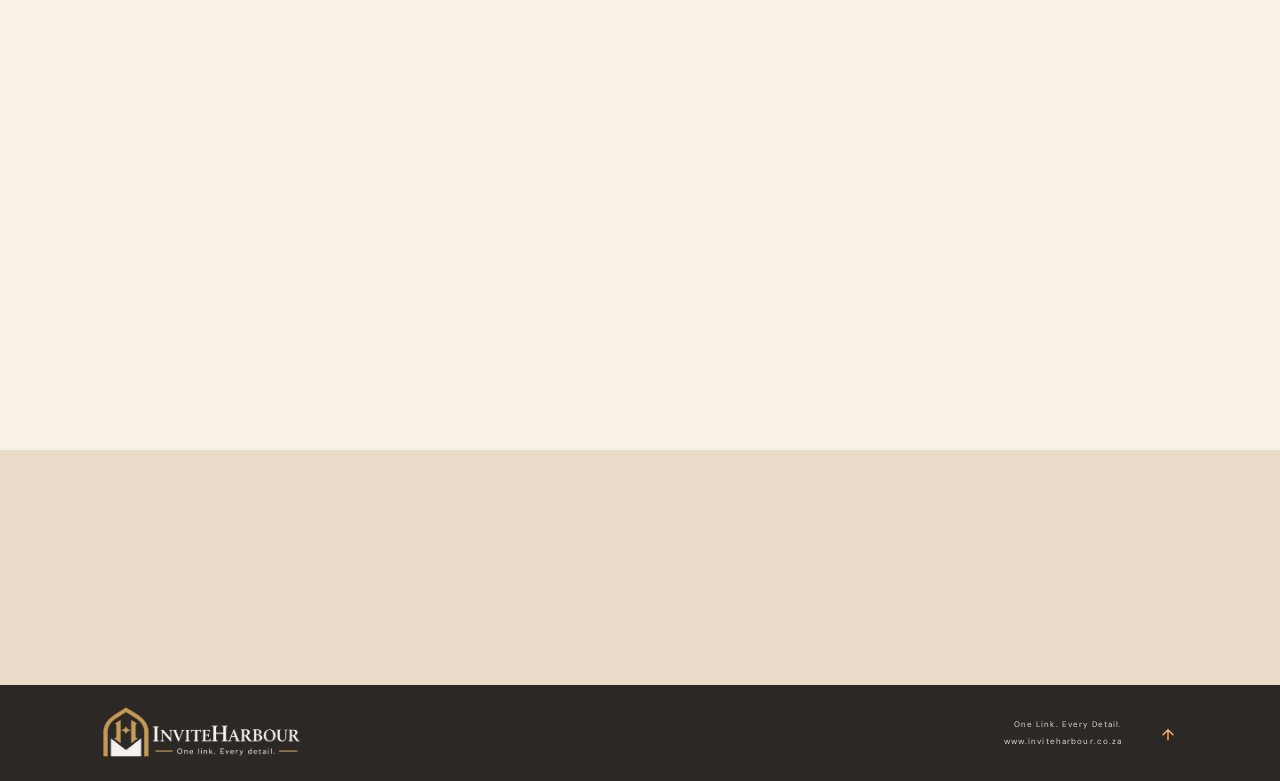
==== commit 6d9958de: "Updated invite" ====
--- a/index.html
+++ b/index.html
@@ -10,7 +10,7 @@
   <link rel="preconnect" href="https://fonts.googleapis.com">
   <link rel="preconnect" href="https://fonts.gstatic.com" crossorigin>
   <link
-    href="https://fonts.googleapis.com/css2?family=DM+Sans:wght@400;500;600;700&family=Playfair+Display:wght@500;600;700&display=swap"
+    href="https://fonts.googleapis.com/css2?family=DM+Sans:wght@400;500;600;700&family=Playfair+Display:wght@500;600;700&family=Fraunces:opsz,wght@9..144,600;9..144,700&display=swap"
     rel="stylesheet">
   <link rel="stylesheet" href="styles.css">
   <script src="js/main.js" defer></script>
@@ -18,10 +18,13 @@
 
 <body>
   <header class="topbar">
-    <a class="brand brand-logo" href="https://www.inviteharbour.co.za" target="_blank" rel="noopener noreferrer"
-      aria-label="Vakashela i-InviteHarbour"><img src="assets/inviteharbour/inviteharbour.png"
-        alt="InviteHarbour — One Link. Every Detail."></a>
-    <a class="top-link" href="#details"><span lang="en">Details</span> <span aria-hidden="true">↘</span></a>
+    <a class="top-date" href="#details" aria-label="Go to event details: Saturday, 20 March 2027">
+      <svg aria-hidden="true" viewBox="0 0 24 24">
+        <rect x="3.5" y="5" width="17" height="16" rx="2.5"></rect>
+        <path d="M7.5 3v4M16.5 3v4M4 9.5h16"></path>
+      </svg>
+      <span class="top-date-copy" lang="en">SAT · 20 MAR 2027</span>
+    </a>
   </header>
 
   <main id="home">
@@ -30,41 +33,33 @@
       </div>
       <div class="hero-wash"></div>
       <div class="hero-copy">
-        <div class="eyebrow"><span class="sun-mark" aria-hidden="true">✳</span> ISIMEMO SOMNDENI</div>
         <p class="hero-intro">Ngenjabulo nangokubonga</p>
-        <h1 id="hero-title">Umemulo<br>ka <em>Asemahle</em></h1>
-        <div class="hero-rule"><span></span><span class="rule-diamond">◆</span><span></span></div>
+        <h1 id="hero-title"><span class="hero-event">Umemulo ka</span><span class="hero-name">Asemahle</span></h1>
+        <div class="hero-rule" aria-hidden="true"><span></span><span class="rule-diamond"></span><span></span></div>
         <p class="hero-note">Usuku olukhethekile. Isiko elihle. Abantu esibathandayo.</p>
 
       </div>
     </section>
 
     <section class="invitation section-wrap" id="isimemo">
-      <div class="section-kicker"><span>01</span><span class="kicker-line"></span><span>ISIMEMO</span></div>
-      <details class="envelope" id="invite-envelope">
-        <summary class="envelope-trigger"><span class="envelope-icon" aria-hidden="true">✉</span><span
-            class="envelope-label"><strong>Vula isimemo</strong><small lang="en">Click to open the invitation</small></span><span
-            class="envelope-arrow" aria-hidden="true">↗</span></summary>
-        <div class="envelope-letter">
-          <div class="invitation-card">
-            <div class="card-ornament ornament-top" aria-hidden="true">✳　◇　✳</div>
-            <p class="script-line">Ngokuzithoba nangenhlonipho</p>
-            <h2>Umdeni wakwa<br><span>Sithole</span></h2>
-            <div class="bead-divider" aria-hidden="true">
-              <i></i><i></i><i></i><i></i><i></i><i></i><i></i><i></i><i></i><i></i><i></i>
-            </div>
-            <p class="invite-copy">Uyanimema ukuba nihlanganyele nawo ekugubheni umemulo wendodakazi yawo, u</p>
-            <p class="honouree">Asemahle</p>
-            <p class="invite-footer">Ukuba khona kwenu kuzokwenza lolu suku lube luhle nakakhulu.</p>
-            <div class="card-ornament ornament-bottom" aria-hidden="true">✳　◇　✳</div>
-          </div>
+      <div class="section-kicker"><span class="kicker-line"></span><span>ISIMEMO</span></div>
+      <div class="invitation-card">
+        <span class="card-ornament ornament-top" aria-hidden="true"></span>
+        <p class="script-line">Ngokuzithoba nangenhlonipho</p>
+        <h2>Umdeni wakwa<br><span>Sithole</span></h2>
+        <div class="bead-divider" aria-hidden="true">
+          <i></i><i></i><i></i><i></i><i></i><i></i><i></i><i></i><i></i><i></i><i></i>
         </div>
-      </details>
+        <p class="invite-copy">Uyanimema ukuba nihlanganyele nawo ekugubheni umemulo wendodakazi yawo, u</p>
+        <p class="honouree">Asemahle</p>
+        <p class="invite-footer">Ukuba khona kwenu kuzokwenza lolu suku lube luhle nakakhulu.</p>
+        <span class="card-ornament ornament-bottom" aria-hidden="true"></span>
+      </div>
     </section>
 
     <section class="details-section" id="details">
       <div class="section-wrap">
-        <div class="section-kicker section-kicker-light"><span>02</span><span class="kicker-line"></span><span>USUKU
+        <div class="section-kicker section-kicker-light"><span class="kicker-line"></span><span>USUKU
             LOMCIMBI</span></div>
         <div class="details-heading">
           <div>
@@ -74,26 +69,46 @@
           <p class="details-intro" lang="en">Join us on Saturday, 20 March 2027, at 11:00 AM.</p>
         </div>
         <div class="detail-grid">
-          <article class="detail-card"><span class="detail-icon" aria-hidden="true">◷</span>
-            <p class="detail-label" lang="en">DATE &amp; TIME</p>
+          <article class="detail-card"><span class="detail-icon" aria-hidden="true"><svg viewBox="0 0 24 24">
+                <rect x="3.5" y="5" width="17" height="16" rx="2.5"></rect>
+                <path d="M7.5 3v4M16.5 3v4M4 9.5h16M12 13v4l2.5 1.5"></path>
+              </svg></span>
+            <p class="detail-label" lang="en">Date &amp; time</p>
             <p class="detail-value" lang="en">Saturday, 20 March 2027<br><span>11:00 AM</span></p>
           </article>
-          <article class="detail-card"><span class="detail-icon" aria-hidden="true">⌖</span>
-            <p class="detail-label" lang="en">LOCATION</p>
-            <p class="detail-value" lang="en">To be announced<br><span>More details coming soon</span></p>
+          <article class="detail-card location-card" data-location-card><span class="detail-icon"
+              aria-hidden="true"><svg viewBox="0 0 24 24">
+                <path d="M19 10c0 5-7 11-7 11S5 15 5 10a7 7 0 1 1 14 0Z"></path>
+                <circle cx="12" cy="10" r="2.3"></circle>
+              </svg></span>
+            <p class="detail-label" lang="en">Location</p>
+            <p class="detail-value" lang="en" data-location-name>Venue to be announced<br><span>Google Maps link coming
+                soon</span></p>
+            <button class="map-link" type="button" data-map-link disabled><svg aria-hidden="true" viewBox="0 0 24 24">
+                <path d="M19 10c0 5-7 11-7 11S5 15 5 10a7 7 0 1 1 14 0Z"></path>
+                <circle cx="12" cy="10" r="2.3"></circle>
+              </svg><span lang="en">Open in Google Maps</span><svg class="map-link-arrow" aria-hidden="true"
+                viewBox="0 0 24 24">
+                <path d="M7 17 17 7M8 7h9v9"></path>
+              </svg></button>
           </article>
-          <article class="detail-card"><span class="detail-icon" aria-hidden="true">◇</span>
-            <p class="detail-label" lang="en">DRESS CODE</p>
+          <article class="detail-card"><span class="detail-icon" aria-hidden="true"><svg viewBox="0 0 24 24">
+                <path d="m7 3 5 3 5-3 3 5-3 3v10H7V11L4 8l3-5Z"></path>
+                <path d="M7 11h10"></path>
+              </svg></span>
+            <p class="detail-label" lang="en">Dress code</p>
             <p class="detail-value" lang="en">Traditional attire<br><span>White Izintombi</span></p>
           </article>
         </div>
-        <button class="calendar-button" type="button" data-calendar>Add to calendar <span
-            aria-hidden="true">＋</span></button>
+        <button class="calendar-button" type="button" data-calendar><svg aria-hidden="true" viewBox="0 0 24 24">
+            <rect x="3.5" y="5" width="17" height="16" rx="2.5"></rect>
+            <path d="M7.5 3v4M16.5 3v4M4 9.5h16M12 12v6M9 15h6"></path>
+          </svg><span lang="en">Add to calendar</span></button>
       </div>
     </section>
 
     <section class="gallery section-wrap" aria-labelledby="gallery-title">
-      <div class="section-kicker"><span>03</span><span class="kicker-line"></span><span>IZITHOMBE</span></div>
+      <div class="section-kicker"><span class="kicker-line"></span><span>IZITHOMBE</span></div>
       <div class="gallery-heading">
         <h2 id="gallery-title">U-Asemahle</h2>
         <p>Ubuhle besiko nezikhathi ezimnandi.</p>
@@ -121,9 +136,11 @@
     <section class="closing section-wrap">
       <div class="closing-art" role="img" aria-label="Isithombe sika Asemahle egqoke imvunulo yesintu"></div>
       <div class="closing-copy">
-        <p class="section-kicker"><span>04</span><span class="kicker-line"></span><span>SIYAKULINDELA</span></p>
+        <p class="section-kicker"><span class="kicker-line"></span><span>SIYAKULINDELA</span></p>
         <p class="script-line">The Sithole family welcomes you.</p>
         <h2>Let us celebrate<br><em>together.</em></h2>
+        <p class="closing-about">I’m looking forward to celebrating this special milestone with the people I love. It
+          would mean so much to have you there to share this meaningful day with me.</p>
         <p>Uthando lomndeni, isiko eliphilayo, nenkumbulo eyohlala njalo.</p>
       </div>
     </section>
@@ -131,28 +148,34 @@
     <section class="contact-section" id="ukuxhumana">
       <div class="contact-inner">
         <div>
-          <p class="contact-kicker" lang="en">FOR MORE INFORMATION</p>
+          <p class="contact-kicker" lang="en">For more information</p>
           <h2 lang="en">Get in touch.</h2>
           <p lang="en">Call either number for more information.</p>
         </div>
-        <div class="contact-numbers"><a href="tel:+27712345678"><span>CALL</span><strong>071 234 5678</strong><b
-              aria-hidden="true">↗</b></a><a href="tel:+27612345678"><span>CALL</span><strong>061 234 5678</strong><b
-              aria-hidden="true">↗</b></a></div>
+        <div class="contact-numbers"><a href="tel:+27712345678"><span lang="en">Call</span><strong>071 234
+              5678</strong><b aria-hidden="true"><svg viewBox="0 0 24 24">
+                <path d="M7 17 17 7M8 7h9v9"></path>
+              </svg></b></a><a href="tel:+27612345678"><span lang="en">Call</span><strong>061 234 5678</strong><b
+              aria-hidden="true"><svg viewBox="0 0 24 24">
+                <path d="M7 17 17 7M8 7h9v9"></path>
+              </svg></b></a></div>
       </div>
     </section>
   </main>
 
   <footer class="footer">
-    <a class="brand brand-logo" href="https://www.inviteharbour.co.za" target="_blank" rel="noopener noreferrer" aria-label="Vakashela i-InviteHarbour">
+    <a class="brand brand-logo" href="https://www.inviteharbour.co.za" target="_blank" rel="noopener noreferrer"
+      aria-label="Vakashela i-InviteHarbour">
       <img src="assets/inviteharbour/inviteharbour.png" alt="InviteHarbour — One Link. Every Detail.">
     </a>
     <div class="btm">
       <span>One Link. Every Detail.</span>
       <span>www.inviteharbour.co.za</span>
     </div>
-    <a href="#home"
-      class="back-top" aria-label="Buyela phezulu">↑</a>
+    <a href="#home" class="back-top" aria-label="Buyela phezulu"><svg aria-hidden="true" viewBox="0 0 24 24">
+        <path d="m6 14 6-6 6 6M12 8v12"></path>
+      </svg></a>
   </footer>
 </body>
 
-</html>
+</html>
--- a/styles.css
+++ b/styles.css
@@ -1,987 +1,226 @@
 :root {
-    --paper: #f8f2e6;
-    --paper-deep: #eee3cf;
-    --ink: #271812;
-    --muted: #76675a;
-    --orange: #f47a0b;
-    --orange-bright: #ff941d;
-    --rust: #c84618;
-    --sky: #69a9c6;
-    --white: #fffdf8;
-    --serif: "Playfair Display", Georgia, serif;
-    --sans: "DM Sans", Arial, sans-serif
-}
-
-* {
-    box-sizing: border-box
-}
-
-html {
-    scroll-behavior: smooth
-}
-
+  --paper: #f8f2e6;
+  --paper-deep: #eee3cf;
+  --ink: #271812;
+  --muted: #76675a;
+  --orange: #f47a0b;
+  --orange-bright: #ff941d;
+  --rust: #c84618;
+  --sky: #69a9c6;
+  --white: #fffdf8;
+  --serif: "Playfair Display", Georgia, serif;
+  --sans: "DM Sans", Arial, sans-serif;
+  --display: "Fraunces", Georgia, serif;
+}
+
+* { box-sizing: border-box; }
+html { scroll-behavior: smooth; }
 body {
-    margin: 0;
-    background: var(--paper);
-    color: var(--ink);
-    font-family: var(--sans);
-    -webkit-font-smoothing: antialiased
-}
-
-.topbar {
-    height: 76px;
-    padding: 0 clamp(24px, 7vw, 112px);
-    display: flex;
-    align-items: center;
-    justify-content: space-between;
-    background: var(--paper);
-}
-
-.brand {
-    text-decoration: none;
-    color: var(--ink);
-    font-size: 16px;
-    font-weight: 700;
-    letter-spacing: -.06em
-}
-
-.brand span {
-    color: var(--orange);
-    font-size: 22px
-}
-
-.top-link {
-    font-size: 11px;
-    font-weight: 700;
-    letter-spacing: .09em;
-    text-transform: uppercase;
-    text-decoration: none;
-    color: var(--ink)
-}
-
-.top-link span {
-    color: var(--orange);
-    padding-left: 8px
-}
-
-.hero {
-    position: relative;
-    min-height: min(740px, calc(100svh - 76px));
-    overflow: hidden;
-    background: #4a7788;
-    color: white;
-    display: flex;
-    align-items: center
-}
-
-.hero-photo {
-    position: absolute;
-    inset: 0;
-    background-image: url("hbjh.jpeg");
-    background-size: cover;
-    background-position: center 39%;
-    transform: scale(1.01)
-}
-
-.hero-wash {
-    position: absolute;
-    inset: 0;
-    background: linear-gradient(90deg, rgba(16, 29, 31, .82) 0%, rgba(22, 33, 32, .65) 38%, rgba(20, 28, 29, .12) 75%, rgba(20, 28, 29, .08) 100%), linear-gradient(0deg, rgba(16, 21, 20, .3), transparent 24%)
-}
-
-.hero-copy {
-    position: relative;
-    z-index: 1;
-    width: min(670px, 75%);
-    padding: 90px 0 105px clamp(30px, 12vw, 190px)
-}
-
-.eyebrow,
-.section-kicker {
-    display: flex;
-    align-items: center;
-    gap: 13px;
-    font-size: 10px;
-    letter-spacing: .2em;
-    font-weight: 700
-}
-
-.sun-mark {
-    font-size: 22px;
-    color: var(--orange-bright)
-}
-
-.hero-intro {
-    margin: 42px 0 10px;
-    color: #f6c88f;
-    font-family: var(--serif);
-    font-style: italic;
-    font-size: 19px
-}
-
-.hero h1 {
-    font: 500 clamp(56px, 8vw, 108px)/.99 var(--serif);
-    letter-spacing: -.055em;
-    margin: 0
-}
-
-.hero h1 em,
-.closing h2 em {
-    color: #ff9a36;
-    font-weight: 500
-}
-
-.hero-rule {
-    display: flex;
-    align-items: center;
-    gap: 11px;
-    margin: 32px 0 19px;
-    width: 180px;
-    color: var(--orange-bright)
-}
-
-.hero-rule span:not(.rule-diamond) {
-    height: 1px;
-    flex: 1;
-    background: rgba(255, 255, 255, .55)
-}
-
-.rule-diamond {
-    font-size: 9px
-}
-
-.hero-note {
-    font-size: 13px;
-    letter-spacing: .02em;
-    color: rgba(255, 255, 255, .83);
-    margin: 0 0 34px
-}
-
-.button {
-    display: inline-flex;
-    align-items: center;
-    gap: 25px;
-    text-decoration: none;
-    font-size: 10px;
-    font-weight: 700;
-    letter-spacing: .1em;
-    text-transform: uppercase;
-    padding: 15px 19px
-}
-
-.button-light {
-    color: var(--ink);
-    background: var(--paper)
-}
-
-.button-light span {
-    font-size: 15px;
-    color: var(--rust)
-}
-
-.photo-caption {
-    position: absolute;
-    bottom: 31px;
-    left: clamp(30px, 7vw, 112px);
-    font-size: 9px;
-    letter-spacing: .19em;
-    font-weight: 600
-}
-
-.caption-dot,
-.pulse-dot {
-    display: inline-block;
-    width: 7px;
-    height: 7px;
-    border-radius: 50%;
-    background: var(--orange-bright);
-    margin-right: 9px
-}
-
-.section-wrap {
-    width: min(1100px, calc(100% - 48px));
-    margin-inline: auto
-}
-
-.invitation {
-    padding-top: 104px;
-    padding-bottom: 112px
-}
-
-.section-kicker {
-    color: var(--rust);
-    font-size: 9px;
-    letter-spacing: .19em
-}
-
-.section-kicker>span:first-child {
-    font-family: var(--serif);
-    font-size: 14px;
-    letter-spacing: 0
-}
-
-.kicker-line {
-    width: 36px;
-    height: 1px;
-    background: #d5a576
-}
-
-.invitation-card {
-    position: relative;
-    max-width: 730px;
-    margin: 38px auto 0;
-    padding: 75px 40px 69px;
-    text-align: center;
-    border: 1px solid #d9bd95;
-    background: rgba(255, 253, 248, .65);
-    box-shadow: 0 18px 55px rgba(87, 55, 26, .06)
-}
-
-.invitation-card:before,
-.invitation-card:after {
-    content: "";
-    position: absolute;
-    width: 34px;
-    height: 34px;
-    border-color: var(--orange);
-    border-style: solid
-}
-
-.invitation-card:before {
-    top: 12px;
-    left: 12px;
-    border-width: 1px 0 0 1px
-}
-
-.invitation-card:after {
-    bottom: 12px;
-    right: 12px;
-    border-width: 0 1px 1px 0
-}
-
-.card-ornament {
-    position: absolute;
-    left: 0;
-    right: 0;
-    color: #de7a31;
-    font-size: 12px;
-    letter-spacing: .18em
-}
-
-.ornament-top {
-    top: 26px
-}
-
-.ornament-bottom {
-    bottom: 24px
-}
-
-.script-line {
-    font: italic 20px var(--serif);
-    color: #9d5932;
-    margin: 0
-}
-
-.invitation-card h2 {
-    font: 500 clamp(42px, 6vw, 66px)/1.08 var(--serif);
-    letter-spacing: -.04em;
-    margin: 20px 0 19px
-}
-
-.invitation-card h2 span {
-    color: var(--rust)
-}
-
-.bead-divider {
-    display: flex;
-    justify-content: center;
-    gap: 8px;
-    margin: 25px auto 27px
-}
-
-.bead-divider i {
-    width: 8px;
-    height: 8px;
-    border-radius: 50%;
-    background: var(--orange)
-}
-
-.bead-divider i:nth-child(3n+1) {
-    background: var(--sky)
-}
-
-.bead-divider i:nth-child(3n) {
-    background: #d5b476
-}
-
-.invite-copy {
-    max-width: 450px;
-    margin: 0 auto;
-    font-size: 14px;
-    line-height: 1.8;
-    color: #66564a
-}
-
-.honouree {
-    font: italic 30px var(--serif);
-    color: var(--rust);
-    margin: 8px 0 20px
-}
-
-.invite-footer {
-    font-size: 12px;
-    color: var(--muted);
-    margin: 0
-}
-
-.details-section {
-    background: #2b2825;
-    color: var(--white);
-    padding: 82px 0 78px;
-    position: relative;
-    overflow: hidden
-}
-
-.details-section:after {
-    content: "";
-    position: absolute;
-    width: 470px;
-    height: 470px;
-    border: 1px solid rgba(244, 122, 11, .11);
-    border-radius: 50%;
-    right: -200px;
-    top: -225px;
-    box-shadow: 0 0 0 28px rgba(244, 122, 11, .025), 0 0 0 60px rgba(244, 122, 11, .02)
-}
-
-.section-kicker-light {
-    color: #f4a253
-}
-
-.details-heading {
-    display: flex;
-    justify-content: space-between;
-    align-items: end;
-    gap: 35px;
-    margin: 29px 0 36px
-}
-
-.details-heading .script-line {
-    color: #f4a253
-}
-
-.details-heading h2 {
-    font: 500 clamp(40px, 6vw, 64px)/1.05 var(--serif);
-    letter-spacing: -.04em;
-    margin: 10px 0 0
-}
-
-.details-intro {
-    max-width: 310px;
-    color: #c6c2b9;
-    font-size: 13px;
-    line-height: 1.8;
-    margin: 0 0 5px
-}
-
-.detail-grid {
-    display: grid;
-    grid-template-columns: repeat(3, 1fr);
-    gap: 13px
-}
-
-.detail-card {
-    position: relative;
-    min-height: 180px;
-    padding: 25px 25px 22px;
-    border: 1px solid rgba(255, 255, 255, .16);
-    background: rgba(255, 255, 255, .035)
-}
-
-.detail-icon {
-    color: #f39a4c;
-    font-size: 22px
-}
-
-.detail-label {
-    font-size: 9px;
-    letter-spacing: .16em;
-    color: #d1c3ad;
-    margin: 17px 0 10px
-}
-
-.detail-value {
-    font: 500 22px/1.3 var(--serif);
-    margin: 0
-}
-
-.detail-value span {
-    font-size: 18px;
-    color: #efa65c
-}
-
-.countdown-note {
-    margin: 26px 0 0;
-    color: #c6c2b9;
-    font-size: 11px;
-    letter-spacing: .025em
-}
-
-.pulse-dot {
-    width: 6px;
-    height: 6px;
-    background: #80bc93
-}
-
-.closing {
-    padding-block: 104px;
-    display: grid;
-    grid-template-columns: .9fr 1fr;
-    gap: clamp(45px, 9vw, 120px);
-    align-items: center
-}
-
-.closing-art {
-    height: 440px;
-    background: linear-gradient(180deg, rgba(38, 28, 21, .02), rgba(38, 28, 21, .25)), url("hbjh.jpeg") center 23%/cover;
-    box-shadow: 16px 16px 0 #ecd4b4
-}
-
-.closing-copy .section-kicker {
-    margin-bottom: 38px
-}
-
-.closing-copy .script-line {
-    font-size: 18px
-}
-
-.closing h2 {
-    font: 500 clamp(48px, 6vw, 76px)/.99 var(--serif);
-    letter-spacing: -.05em;
-    margin: 20px 0
-}
-
-.closing-copy>p:not(.script-line):not(.section-kicker) {
-    max-width: 350px;
-    color: var(--muted);
-    font-size: 13px;
-    line-height: 1.8
-}
-
-.footer {
-    min-height: 76px;
-    padding: 18px clamp(24px, 7vw, 112px);
-    display: flex;
-    align-items: center;
-    justify-content: space-between;
-    border-top: 1px solid #e5d8c5
-}
-
-.footer>span {
-    font-size: 8px;
-    letter-spacing: .16em;
-    color: #827465
-}
-
-.back-top {
-    color: var(--rust);
-    text-decoration: none;
-    font-size: 20px
-}
-
-@media(max-width:700px) {
-    .topbar {
-        height: 65px
-    }
-
-    .hero {
-        min-height: 690px;
-        min-height: calc(88svh - 65px);
-        align-items: flex-end
-    }
-
-    .hero-photo {
-        background-position: 58% center
-    }
-
-    .hero-wash {
-        background: linear-gradient(0deg, rgba(15, 25, 27, .84), rgba(15, 25, 27, .42) 53%, rgba(15, 25, 27, .05) 100%)
-    }
-
-    .hero-copy {
-        width: 100%;
-        padding: 60px 27px 105px
-    }
-
-    .hero-intro {
-        margin-top: 30px
-    }
-
-    .hero h1 {
-        font-size: clamp(59px, 15vw, 88px)
-    }
-
-    .photo-caption {
-        left: 27px;
-        bottom: 26px
-    }
-
-    .invitation {
-        padding-block: 72px 78px
-    }
-
-    .invitation-card {
-        padding: 66px 22px 65px;
-        margin-top: 27px
-    }
-
-    .invite-copy {
-        font-size: 13px
-    }
-
-    .details-section {
-        padding-block: 65px
-    }
-
-    .details-heading {
-        display: block;
-        margin-bottom: 25px
-    }
-
-    .details-intro {
-        margin-top: 16px
-    }
-
-    .detail-grid {
-        grid-template-columns: 1fr;
-        gap: 9px
-    }
-
-    .detail-card {
-        min-height: 0;
-        padding: 19px 20px;
-        display: grid;
-        grid-template-columns: 35px 1fr;
-        column-gap: 8px;
-        align-items: center
-    }
-
-    .detail-icon {
-        grid-row: 1/3
-    }
-
-    .detail-label {
-        margin: 0 0 5px
-    }
-
-    .detail-value {
-        font-size: 19px
-    }
-
-    .detail-value span {
-        font-size: 16px
-    }
-
-    .closing {
-        padding-block: 72px;
-        grid-template-columns: 1fr;
-        gap: 45px
-    }
-
-    .closing-art {
-        height: 340px;
-        order: 2;
-        margin-right: 13px
-    }
-
-    .closing-copy {
-        order: 1
-    }
-
-    .closing-copy .section-kicker {
-        margin-bottom: 27px
-    }
-
-    .footer {
-        padding-inline: 24px;
-        gap: 10px
-    }
-
-    .btm>span {
-        font-size: 7px;
-        text-align: center;
-        line-height: 1.6
-    }
-
-    .footer .brand {
-        white-space: nowrap;
-        font-size: 14px
-    }
-}
-
-@media(prefers-reduced-motion:reduce) {
-    html {
-        scroll-behavior: auto
-    }
-}
-
-.hero-photo {
-    background-image: url("ase-mahle-with-umbrella.jpeg");
-    background-position: center 30%
-}
-
-.closing-art {
-    background-image: linear-gradient(180deg, rgba(38, 28, 21, .02), rgba(38, 28, 21, .25)), url("ase-mahle-portrait.jpeg");
-    background-position: center 24%
-}
-
-.detail-value span {
-    display: inline-block;
-    margin-top: 4px
-}
-
-.gallery {
-    padding: 88px 0 104px
-}
-
-.gallery-heading {
-    display: flex;
-    align-items: end;
-    justify-content: space-between;
-    margin: 26px 0 25px;
-    gap: 20px
-}
-
-.gallery-heading h2 {
-    font: 500 clamp(40px, 6vw, 62px)/1 var(--serif);
-    letter-spacing: -.045em;
-    margin: 0
-}
-
-.gallery-heading p {
-    font-size: 12px;
-    color: var(--muted);
-    margin: 0 0 5px
-}
-
-.photo-grid {
-    display: grid;
-    grid-template-columns: 1.25fr 1fr 1fr;
-    grid-template-rows: 260px 240px;
-    gap: 12px
-}
-
-.photo-tile {
-    position: relative;
-    margin: 0;
-    overflow: hidden;
-    background: #ddd0bc
-}
-
-.photo-tile img {
-    width: 100%;
-    height: 100%;
-    object-fit: cover;
-    display: block;
-    transition: transform .5s ease
-}
-
-.photo-tile:hover img {
-    transform: scale(1.035)
-}
-
-.photo-tile-large {
-    grid-row: span 2
-}
-
-.photo-tile-large img {
-    object-position: center 27%
-}
-
-.photo-tile:nth-child(2) img {
-    object-position: center 26%
-}
-
-.photo-tile:nth-child(3) img {
-    object-position: center 34%
-}
-
-.photo-tile-wide {
-    grid-column: span 2
-}
-
-.photo-tile-wide img {
-    object-position: center 32%
-}
-
-.photo-tile:after {
-    content: "";
-    position: absolute;
-    inset: 45% 0 0;
-    background: linear-gradient(transparent, rgba(25, 19, 14, .64));
-    pointer-events: none
-}
-
-.photo-tile figcaption {
-    position: absolute;
-    z-index: 1;
-    bottom: 17px;
-    left: 18px;
-    color: white;
-    font: italic 17px var(--serif)
-}
-
-.contact-section {
-    background: #e9dcc8;
-    padding: 62px 24px
-}
-
-.contact-inner {
-    width: min(1100px, 100%);
-    margin: auto;
-    display: grid;
-    grid-template-columns: 1fr 1fr;
-    gap: 60px;
-    align-items: center
-}
-
-.contact-kicker {
-    font-size: 9px;
-    letter-spacing: .19em;
-    color: var(--rust);
-    font-weight: 700;
-    margin: 0 0 12px
-}
-
-.contact-inner h2 {
-    font: 500 clamp(40px, 5vw, 58px)/1 var(--serif);
-    letter-spacing: -.04em;
-    margin: 0 0 13px
-}
-
-.contact-inner>div:first-child>p:last-child {
-    font-size: 12px;
-    color: var(--muted);
-    margin: 0
-}
-
-.contact-numbers {
-    display: grid;
-    grid-template-columns: 1fr 1fr;
-    gap: 12px
-}
-
-.contact-numbers a {
-    position: relative;
-    display: flex;
-    flex-direction: column;
-    gap: 11px;
-    padding: 19px;
-    background: rgba(255, 253, 248, .68);
-    border: 1px solid #dfc7a7;
-    color: var(--ink);
-    text-decoration: none
-}
-
-.contact-numbers a span {
-    font-size: 8px;
-    letter-spacing: .14em;
-    color: var(--rust);
-    font-weight: 700
-}
-
-.contact-numbers a strong {
-    font: 500 clamp(16px, 2vw, 21px) var(--serif);
-    white-space: nowrap
-}
-
-.contact-numbers a b {
-    position: absolute;
-    right: 14px;
-    top: 16px;
-    color: var(--orange);
-    font-size: 13px
-}
-
-.btm {
-    display: flex;
-    flex-direction: column;
-}
-
-@media(max-width:700px) {
-    .gallery {
-        padding: 70px 0 76px
-    }
-
-    .gallery-heading {
-        display: block
-    }
-
-    .gallery-heading p {
-        margin-top: 11px
-    }
-
-    .photo-grid {
-        grid-template-columns: 1fr 1fr;
-        grid-template-rows: 280px 180px 190px;
-        gap: 9px
-    }
-
-    .photo-tile-large {
-        grid-row: auto;
-        grid-column: span 2
-    }
-
-    .photo-tile-wide {
-        grid-column: span 2
-    }
-
-    .photo-tile figcaption {
-        font-size: 15px;
-        bottom: 12px;
-        left: 13px
-    }
-
-    .contact-section {
-        padding: 49px 24px
-    }
-
-    .contact-inner {
-        grid-template-columns: 1fr;
-        gap: 25px
-    }
-
-    .contact-numbers {
-        gap: 8px
-    }
-
-    .contact-numbers a {
-        padding: 16px 11px
-    }
-
-    .contact-numbers a strong {
-        font-size: 16px
-    }
-
-    .detail-value {
-        font-size: 18px
-    }
-
-    .detail-value span {
-        font-size: 15px
-    }
-}/* Brand, rounded controls, and invitation reveal */
-.topbar{background:#082902;color:var(--white)}
-.top-link{color:var(--white)}
-.top-link span{color:var(--orange-bright)}
-.brand-logo{display:inline-flex;align-items:center;justify-content:flex-start;width:244px;height:72px;overflow:hidden}
-.brand-logo img{display:block;width:100%;height:100%;object-fit:contain;object-position:left center}
-.footer{background:#082902;border-top:0}
-.footer>span{color:#d8cec0}
-.footer .back-top{color:#ffae61}
-.button,.button-light,.calendar-button,.envelope-trigger{border-radius:999px}
-.button{transition:transform .22s ease,background-color .22s ease,box-shadow .22s ease}
-.button:hover,.calendar-button:hover,.envelope-trigger:hover{transform:translateY(-2px)}
-.button-light{box-shadow:0 8px 22px rgba(0,0,0,.13)}
-.envelope{max-width:730px;margin:32px auto 0}
-.envelope>summary{list-style:none}
-.envelope>summary::-webkit-details-marker{display:none}
-.envelope-trigger{width:100%;min-height:86px;padding:14px 22px;display:flex;align-items:center;gap:16px;text-align:left;cursor:pointer;color:var(--ink);border:1px solid #d9bd95;background:linear-gradient(135deg,#fffdf8,#f2e5d0);box-shadow:0 12px 32px rgba(87,55,26,.08);transition:transform .24s ease,box-shadow .24s ease,border-color .24s ease}
-.envelope-trigger:hover{box-shadow:0 16px 35px rgba(87,55,26,.13);border-color:#d99a5c}
-.envelope-icon{width:48px;height:48px;display:grid;place-items:center;flex:none;border-radius:50%;background:#f4dfc1;color:var(--rust);font-size:22px;transition:transform .4s ease,background .4s ease}
-.envelope[open] .envelope-icon{transform:rotate(-12deg);background:#ffe0bd}
-.envelope-label{display:flex;flex:1;flex-direction:column;gap:4px}
-.envelope-label strong{font:600 16px var(--serif)}
-.envelope-label small{font:500 10px var(--sans);color:var(--muted);letter-spacing:.02em}
-.envelope-arrow{color:var(--rust);font-size:17px;transition:transform .3s ease}
-.envelope[open] .envelope-arrow{transform:rotate(135deg)}
-.envelope-letter{overflow:hidden;transform-origin:top center}
-.envelope:not([open]) .envelope-letter{display:none}
-.envelope[open] .invitation-card{margin-top:16px}
-.calendar-button{display:inline-flex;align-items:center;gap:18px;margin-top:23px;padding:13px 20px;background:var(--orange);color:#271812;text-decoration:none;font-size:10px;font-weight:700;letter-spacing:.1em;text-transform:uppercase;box-shadow:0 8px 20px rgba(244,122,11,.18);transition:transform .22s ease,background-color .22s ease}
-.calendar-button:hover{background:var(--orange-bright)}
-.calendar-button span{font-size:17px;line-height:.7}
-.contact-numbers a{border-radius:18px;transition:transform .22s ease,border-color .22s ease,box-shadow .22s ease}
-.contact-numbers a:hover{transform:translateY(-2px);border-color:#d28c4b;box-shadow:0 10px 24px rgba(87,55,26,.1)}
-.will-reveal{opacity:0;transform:translateY(18px);transition:opacity .7s ease,transform .7s cubic-bezier(.2,.75,.25,1)}
-.will-reveal.is-visible{opacity:1;transform:translateY(0)}
-@media(max-width:700px){.brand-logo{width:190px;height:62px}.envelope-trigger{min-height:78px;padding:12px 15px}.envelope-icon{width:42px;height:42px}}
-@media(prefers-reduced-motion:reduce){.will-reveal{opacity:1;transform:none;transition:none}.button,.calendar-button,.envelope-trigger,.envelope-icon,.envelope-arrow,.contact-numbers a{transition:none}}
-
-.calendar-button{border:0;font-family:var(--sans);cursor:pointer}
-
-.btm{align-items:center;gap:5px}
-.btm>span{color:#e3d8c9;font-size:8px;letter-spacing:.14em;line-height:1.5;text-align:center}
-@media(max-width:700px){.btm>span{font-size:7px}}
-.brand-logo img{object-fit:cover;object-position:left top}
-/* Mobile-first comfort refinements */
-img{max-width:100%}
-@media(max-width:700px){
-  html,body{max-width:100%;overflow-x:hidden}
-  .topbar{height:68px;padding:0 18px;gap:12px}
-  .brand-logo{width:176px;height:58px;flex:none}
-  .top-link{min-height:44px;display:inline-flex;align-items:center;white-space:nowrap;font-size:10px}
-  .hero{min-height:calc(88svh - 68px);min-height:max(560px,calc(88svh - 68px))}
-  .hero-photo{background-position:58% 28%}
-  .hero-copy{width:100%;padding:46px 24px 94px}
-  .hero-intro{font-size:18px;margin-top:25px}
-  .hero h1{font-size:clamp(56px,14vw,76px)}
-  .hero-note{max-width:290px;font-size:13px;line-height:1.7;margin-bottom:0}
-  .hero-rule{margin:24px 0 16px;width:150px}
-  .section-wrap{width:calc(100% - 36px)}
-  .invitation{padding:64px 0 70px}
-  .section-kicker{font-size:9px;gap:10px}
-  .envelope{margin-top:24px}
-  .envelope-trigger{min-height:72px;padding:11px 14px;gap:11px}
-  .envelope-label strong{font-size:15px}
-  .envelope-label small{font-size:10px}
-  .envelope-icon{width:40px;height:40px;font-size:19px}
-  .invitation-card{padding:62px 20px 60px}
-  .invitation-card h2{font-size:clamp(40px,11vw,54px)}
-  .invite-copy{font-size:13px;line-height:1.75}
-  .details-section{padding:60px 0}
-  .details-heading{margin:24px 0 24px}
-  .details-heading h2{font-size:clamp(37px,10vw,50px)}
-  .details-intro{font-size:13px;line-height:1.7;max-width:100%}
-  .detail-grid{grid-template-columns:1fr;gap:9px}
-  .detail-card{min-height:76px;padding:15px 16px;grid-template-columns:32px minmax(0,1fr);column-gap:10px}
-  .detail-value{font-size:clamp(17px,4.8vw,20px);overflow-wrap:anywhere}
-  .detail-value span{font-size:15px}
-  .detail-label{font-size:9px;letter-spacing:.13em}
-  .calendar-button{min-height:48px;justify-content:center;width:100%;font-size:11px;margin-top:20px}
-  .gallery{padding:64px 0 70px}
-  .gallery-heading{margin:22px 0 18px}
-  .gallery-heading h2{font-size:clamp(38px,10vw,52px)}
-  .photo-grid{grid-template-columns:1fr 1fr;grid-template-rows:minmax(245px,68vw) minmax(155px,46vw) minmax(165px,48vw);gap:8px}
-  .photo-tile-large{grid-row:auto;grid-column:span 2}
-  .photo-tile-wide{grid-column:span 2}
-  .photo-tile figcaption{font-size:14px;left:12px;bottom:11px;right:10px}
-  .closing{padding:65px 0;gap:34px}
-  .closing-copy .section-kicker{margin-bottom:25px}
-  .closing h2{font-size:clamp(46px,12vw,64px)}
-  .closing-art{height:min(92vw,340px);min-height:250px;margin:0 10px 0 0}
-  .contact-section{padding:44px 18px}
-  .contact-inner{width:100%;grid-template-columns:1fr;gap:22px}
-  .contact-inner h2{font-size:clamp(38px,10vw,50px)}
-  .contact-numbers{grid-template-columns:1fr;gap:9px}
-  .contact-numbers a{min-height:62px;padding:13px 16px;gap:7px;border-radius:16px}
-  .contact-numbers a strong{font-size:19px}
-  .footer{display:grid;grid-template-columns:minmax(0,1fr) auto;gap:7px 10px;padding:14px 18px}
-  .footer .brand-logo{width:166px;height:54px}
-  .footer .back-top{grid-column:2;grid-row:1;align-self:center;min-width:44px;min-height:44px;display:grid;place-items:center}
-  .btm{grid-column:1 / -1;align-items:flex-start}
-  .btm>span{font-size:8px;letter-spacing:.1em;text-align:left}
-}
-@media(max-width:380px){
-  .topbar{padding-inline:14px}
-  .brand-logo{width:154px}
-  .top-link{font-size:9px;letter-spacing:.06em}
-  .section-wrap{width:calc(100% - 30px)}
-  .hero-copy{padding-inline:20px}
-  .hero h1{font-size:54px}
-  .invitation-card{padding-inline:15px}
-  .detail-card{padding-inline:12px}
-  .detail-value{font-size:16px}
-  .detail-value span{font-size:14px}
-  .footer .brand-logo{width:150px}
-}
+  margin: 0;
+  max-width: 100%;
+  overflow-x: hidden;
+  background: var(--paper);
+  color: var(--ink);
+  font-family: var(--sans);
+  -webkit-font-smoothing: antialiased;
+}
+svg { display: block; width: 1.25rem; height: 1.25rem; fill: none; stroke: currentColor; stroke-width: 1.7; stroke-linecap: round; stroke-linejoin: round; }
+img { display: block; max-width: 100%; }
+
+.hero { position: relative; min-height: 100vh; min-height: 100svh; display: flex; align-items: flex-end; overflow: hidden; background: #4a7788; color: white; }
+.hero-photo { position: absolute; inset: 0; background: url("ase-mahle-with-umbrella.jpeg") center 28%/cover no-repeat; transform: scale(1.01); }
+.hero-wash { position: absolute; inset: 0; background: linear-gradient(0deg, rgba(15,25,27,.86), rgba(15,25,27,.46) 48%, rgba(15,25,27,.04) 100%); }
+.hero-copy { position: relative; z-index: 1; width: 100%; padding: 132px 24px 60px; }
+.hero-intro { margin: 0 0 10px; color: #f6c88f; font: italic 18px var(--serif); }
+.hero h1 { margin: 0; }
+.hero-event { display: block; margin-bottom: 6px; font: 500 italic clamp(20px,6vw,26px)/1.15 var(--serif); color: rgba(255,255,255,.82); }
+.hero-name { display: block; font: 700 clamp(60px,17vw,88px)/.95 var(--display); font-optical-sizing: auto; letter-spacing: -.02em; }
+.closing h2 em { color: #ff9a36; font-weight: 500; }
+.hero-rule { display: flex; align-items: center; gap: 11px; width: 150px; margin: 24px 0 16px; color: var(--orange-bright); }
+.hero-rule > span:not(.rule-diamond) { height: 1px; flex: 1; background: rgba(255,255,255,.6); }
+.rule-diamond { width: 7px; height: 7px; border: 1px solid currentColor; transform: rotate(45deg); }
+.hero-note { max-width: 310px; margin: 0; color: rgba(255,255,255,.88); font-size: 13px; line-height: 1.7; }
+.section-wrap { width: min(1100px, calc(100% - 36px)); margin-inline: auto; }
+
+.invitation { padding: 64px 0 70px; }
+.section-kicker { display: flex; align-items: center; gap: 10px; color: var(--rust); font-size: 9px; font-weight: 700; letter-spacing: .19em; }
+.section-kicker > span:first-child { font: 14px var(--serif); letter-spacing: 0; }
+.kicker-line { width: 36px; height: 1px; background: #d5a576; }
+.section-kicker-light { color: #f4a253; }
+.invitation-card:focus-visible, .calendar-button:focus-visible, .contact-numbers a:focus-visible, .brand-logo:focus-visible, .back-top:focus-visible { outline: 3px solid var(--sky); outline-offset: 3px; }
+.invitation-card { position: relative; max-width: 730px; margin: 24px auto 0; padding: 62px 20px 60px; border: 1px solid #d9bd95; background: rgba(255,253,248,.72); text-align: center; box-shadow: 0 18px 55px rgba(87,55,26,.06); }
+.invitation-card::before, .invitation-card::after { content: ""; position: absolute; width: 30px; height: 30px; border-color: var(--orange); border-style: solid; }
+.invitation-card::before { top: 12px; left: 12px; border-width: 1px 0 0 1px; }
+.invitation-card::after { right: 12px; bottom: 12px; border-width: 0 1px 1px 0; }
+.card-ornament { position: absolute; left: calc(50% - 4px); width: 8px; height: 8px; border-radius: 50%; background: var(--orange); box-shadow: -16px 0 #d5b476, 16px 0 var(--sky); }
+.ornament-top { top: 26px; }
+.ornament-bottom { bottom: 24px; }
+.script-line { margin: 0; color: #9d5932; font: italic 20px var(--serif); }
+.invitation-card h2 { margin: 20px 0 19px; font: 500 clamp(40px,11vw,54px)/1.08 var(--serif); letter-spacing: -.04em; }
+.invitation-card h2 span { color: var(--rust); }
+.bead-divider { display: flex; justify-content: center; gap: 8px; margin: 25px auto 27px; }
+.bead-divider i { width: 8px; height: 8px; border-radius: 50%; background: var(--orange); }
+.bead-divider i:nth-child(3n+1) { background: var(--sky); }
+.bead-divider i:nth-child(3n) { background: #d5b476; }
+.invite-copy { max-width: 450px; margin: 0 auto; color: #66564a; font-size: 13px; line-height: 1.75; }
+.honouree { margin: 8px 0 20px; color: var(--rust); font: italic 30px var(--serif); }
+.invite-footer { margin: 0; color: var(--muted); font-size: 12px; }
+
+.details-section { position: relative; overflow: hidden; padding: 60px 0; background: #2b2825; color: var(--white); }
+.details-section::after { content: ""; position: absolute; top: -225px; right: -200px; width: 470px; height: 470px; border: 1px solid rgba(244,122,11,.11); border-radius: 50%; box-shadow: 0 0 0 28px rgba(244,122,11,.025), 0 0 0 60px rgba(244,122,11,.02); pointer-events: none; }
+.details-section > .section-wrap { position: relative; z-index: 1; }
+.details-heading { display: block; margin: 24px 0; }
+.details-heading .script-line { color: #f4a253; }
+.details-heading h2 { margin: 10px 0 0; font: 500 clamp(37px,10vw,50px)/1.05 var(--serif); letter-spacing: -.04em; }
+.details-intro { max-width: 100%; margin: 16px 0 0; color: #c6c2b9; font-size: 13px; line-height: 1.7; }
+.detail-grid { display: grid; grid-template-columns: 1fr; gap: 9px; }
+.detail-card { min-height: 76px; display: grid; grid-template-columns: 32px minmax(0,1fr); align-items: center; column-gap: 10px; padding: 15px 16px; border: 1px solid rgba(255,255,255,.16); background: rgba(255,255,255,.035); }
+.detail-icon { grid-row: 1 / 3; color: #f39a4c; }
+.detail-icon svg { width: 22px; height: 22px; }
+.detail-label { margin: 0 0 5px; color: #d1c3ad; font-size: 9px; letter-spacing: .13em; }
+.detail-value { margin: 0; font: 500 clamp(16px,4.8vw,20px)/1.3 var(--serif); overflow-wrap: anywhere; }
+.detail-value span { display: inline-block; margin-top: 4px; color: #efa65c; font-size: 15px; }
+.calendar-button { width: 100%; min-height: 48px; display: inline-flex; align-items: center; justify-content: center; gap: 11px; margin-top: 20px; padding: 12px 20px; border: 0; border-radius: 999px; background: var(--orange); color: var(--ink); font: 700 12px var(--sans); letter-spacing: .04em; cursor: pointer; box-shadow: 0 8px 20px rgba(244,122,11,.18); transition: transform .22s ease, background-color .22s ease; }
+.calendar-button:hover { transform: translateY(-2px); background: var(--orange-bright); }
+.calendar-button svg { width: 18px; height: 18px; }
+
+.gallery { padding: 64px 0 70px; }
+.gallery-heading { display: block; margin: 22px 0 18px; }
+.gallery-heading h2 { margin: 0; font: 500 clamp(38px,10vw,52px)/1 var(--serif); letter-spacing: -.045em; }
+.gallery-heading p { margin: 11px 0 0; color: var(--muted); font-size: 12px; }
+.photo-grid { display: grid; grid-template-columns: 1fr 1fr; grid-template-rows: minmax(245px,68vw) minmax(155px,46vw) minmax(165px,48vw); gap: 8px; }
+.photo-tile { position: relative; overflow: hidden; margin: 0; background: #ddd0bc; }
+.photo-tile img { width: 100%; height: 100%; object-fit: cover; display: block; transition: transform .5s ease; }
+.photo-tile:hover img { transform: scale(1.035); }
+.photo-tile-large { grid-row: auto; grid-column: span 2; }
+.photo-tile-large img { object-position: center 27%; }
+.photo-tile:nth-child(2) img { object-position: center 26%; }
+.photo-tile:nth-child(3) img { object-position: center 34%; }
+.photo-tile-wide { grid-column: span 2; }
+.photo-tile-wide img { object-position: center 32%; }
+.photo-tile::after { content: ""; position: absolute; inset: 45% 0 0; background: linear-gradient(transparent,rgba(25,19,14,.64)); pointer-events: none; }
+.photo-tile figcaption { position: absolute; z-index: 1; right: 10px; bottom: 11px; left: 12px; color: white; font: italic 14px var(--serif); }
+
+.closing { display: grid; grid-template-columns: 1fr; gap: 34px; align-items: center; padding: 65px 0; border-top: 1px solid rgba(39,24,18,.1); }
+.closing-about { color: #66564a; font-style: italic; }
+.closing-art { order: 2; min-height: 250px; height: min(92vw,340px); margin-right: 10px; background: linear-gradient(180deg,rgba(38,28,21,.02),rgba(38,28,21,.25)),url("ase-mahle-portrait.jpeg") center 24%/cover; box-shadow: 12px 12px 0 #ecd4b4; }
+.closing-copy { order: 1; }
+.closing-copy .section-kicker { margin-bottom: 25px; }
+.closing-copy .script-line { font-size: 18px; }
+.closing h2 { margin: 20px 0; font: 500 clamp(46px,12vw,64px)/.99 var(--serif); letter-spacing: -.05em; }
+.closing-copy > p:not(.script-line):not(.section-kicker) { max-width: 350px; color: var(--muted); font-size: 13px; line-height: 1.8; }
+
+.contact-section { padding: 44px 18px; background: #e9dcc8; }
+.contact-inner { width: 100%; display: grid; grid-template-columns: 1fr; gap: 22px; align-items: center; margin: auto; }
+.contact-kicker { margin: 0 0 12px; color: var(--rust); font-size: 9px; font-weight: 700; letter-spacing: .19em; }
+.contact-inner h2 { margin: 0 0 13px; font: 500 clamp(38px,10vw,50px)/1 var(--serif); letter-spacing: -.04em; }
+.contact-inner > div:first-child > p:last-child { margin: 0; color: var(--muted); font-size: 12px; }
+.contact-numbers { display: grid; grid-template-columns: 1fr; gap: 9px; }
+.contact-numbers a { position: relative; min-height: 62px; display: flex; flex-direction: column; justify-content: center; gap: 7px; padding: 13px 16px; border: 1px solid #dfc7a7; border-radius: 16px; background: rgba(255,253,248,.68); color: var(--ink); text-decoration: none; transition: transform .22s ease,border-color .22s ease,box-shadow .22s ease; }
+.contact-numbers a:hover { transform: translateY(-2px); border-color: #d28c4b; box-shadow: 0 10px 24px rgba(87,55,26,.1); }
+.contact-numbers a span { color: var(--rust); font-size: 8px; font-weight: 700; letter-spacing: .14em; }
+.contact-numbers a strong { font: 500 19px var(--serif); white-space: nowrap; }
+.contact-numbers a b { position: absolute; top: 50%; right: 14px; color: var(--orange); transform: translateY(-50%); }
+.contact-numbers a b svg { width: 16px; height: 16px; }
+
+.footer { min-height: 76px; display: grid; grid-template-columns: minmax(0,1fr) auto; gap: 7px 10px; align-items: center; padding: 14px 18px; background: #2b2825; }
+.brand-logo { width: 166px; height: 54px; display: inline-flex; align-items: center; overflow: hidden; }
+.brand-logo img { width: 100%; height: 100%; object-fit: cover; object-position: left top; }
+.btm { grid-column: 1 / -1; display: flex; flex-direction: column; align-items: flex-start; gap: 5px; }
+.btm > span { color: #e3d8c9; font-size: 8px; letter-spacing: .1em; line-height: 1.5; }
+.back-top { grid-column: 2; grid-row: 1; min-width: 44px; min-height: 44px; display: grid; place-items: center; color: #ffae61; text-decoration: none; }
+.back-top svg { width: 20px; height: 20px; }
+
+.will-reveal { opacity: 0; transform: translateY(18px); transition: opacity .7s ease,transform .7s cubic-bezier(.2,.75,.25,1); }
+.will-reveal.is-visible { opacity: 1; transform: translateY(0); }
+
+@media (min-width: 760px) {
+  .hero { min-height: min(800px,86svh); align-items: center; }
+  .hero-photo { background-position: center 30%; }
+  .hero-wash { background: linear-gradient(90deg,rgba(16,29,31,.82),rgba(22,33,32,.65) 38%,rgba(20,28,29,.12) 75%,rgba(20,28,29,.08)),linear-gradient(0deg,rgba(16,21,20,.3),transparent 24%); }
+  .hero-copy { width: min(670px,75%); padding: 142px 0 105px clamp(30px,12vw,190px); }
+  .hero-intro { margin-bottom: 10px; font-size: 19px; }
+  .hero-event { font-size: clamp(24px,2.2vw,30px); }
+  .hero-name { font-size: clamp(76px,9vw,128px); }
+  .hero-rule { width: 180px; margin: 32px 0 19px; }
+  .hero-note { max-width: 370px; font-size: 14px; }
+  .section-wrap { width: min(1100px,calc(100% - 48px)); }
+  .invitation { padding: 92px 0 104px; }
+  .invitation-card { margin-top: 32px; padding: 75px 40px 69px; }
+  .invitation-card h2 { font-size: clamp(52px,6vw,66px); }
+  .invite-copy { font-size: 14px; }
+  .details-section { padding: 82px 0 78px; }
+  .details-heading { display: flex; justify-content: space-between; align-items: end; gap: 35px; margin: 29px 0 36px; }
+  .details-heading h2 { font-size: clamp(48px,6vw,64px); }
+  .details-intro { max-width: 310px; margin: 0 0 5px; font-size: 13px; }
+  .detail-grid { grid-template-columns: repeat(3,minmax(0,1fr)); gap: 13px; }
+  .detail-card { min-height: 180px; display: block; padding: 25px 20px 22px; }
+  .detail-label { margin: 17px 0 10px; font-size: 9px; letter-spacing: .16em; }
+  .detail-value { font-size: clamp(17px,2vw,22px); }
+  .detail-value span { font-size: 17px; }
+  .calendar-button { width: auto; margin-top: 23px; }
+  .gallery { padding: 88px 0 104px; }
+  .gallery-heading { display: flex; justify-content: space-between; align-items: end; gap: 20px; margin: 26px 0 25px; }
+  .gallery-heading h2 { font-size: clamp(48px,6vw,62px); }
+  .gallery-heading p { margin: 0 0 5px; }
+  .photo-grid { grid-template-columns: 1.25fr 1fr 1fr; grid-template-rows: 260px 240px; gap: 12px; }
+  .photo-tile-large { grid-row: span 2; grid-column: auto; }
+  .photo-tile-wide { grid-column: span 2; }
+  .photo-tile figcaption { bottom: 17px; left: 18px; font-size: 17px; }
+  .closing { grid-template-columns: .9fr 1fr; gap: clamp(45px,9vw,120px); padding: 104px 0; }
+  .closing-art { order: 0; height: 440px; margin: 0; box-shadow: 16px 16px 0 #ecd4b4; }
+  .closing-copy { order: 0; }
+  .closing-copy .section-kicker { margin-bottom: 38px; }
+  .closing h2 { font-size: clamp(58px,6vw,76px); }
+  .contact-section { padding: 62px 24px; }
+  .contact-inner { width: min(1100px,100%); grid-template-columns: 1fr 1fr; gap: 60px; }
+  .contact-inner h2 { font-size: clamp(44px,5vw,58px); }
+  .contact-numbers { grid-template-columns: 1fr 1fr; gap: 12px; }
+  .contact-numbers a { min-height: 100px; gap: 11px; padding: 19px; }
+  .contact-numbers a strong { font-size: clamp(16px,2vw,21px); }
+  .footer { grid-template-columns: minmax(0,1fr) auto auto; gap: 24px; padding: 16px clamp(32px,7vw,112px); }
+  .footer .brand-logo { width: 220px; height: 64px; }
+  .btm { grid-column: auto; align-items: flex-end; }
+  .btm > span { font-size: 8px; letter-spacing: .14em; text-align: right; }
+  .back-top { grid-column: auto; grid-row: auto; }
+  .top-date { padding-inline: 16px; }
+  .top-date-copy { font-size: 11px; }
+}
+
+@media (max-width: 380px) {
+  .section-wrap { width: calc(100% - 30px); }
+  .hero-copy { padding-inline: 20px; }
+  .hero-name { font-size: 56px; }
+  .invitation-card { padding-inline: 15px; }
+  .detail-card { padding-inline: 12px; }
+  .detail-value { font-size: 16px; }
+  .detail-value span { font-size: 14px; }
+}
+
+@media (prefers-reduced-motion: reduce) {
+  html { scroll-behavior: auto; }
+  .will-reveal { opacity: 1; transform: none; transition: none; }
+  .calendar-button, .contact-numbers a, .photo-tile img { transition: none; }
+}
+/* Date badge and map-ready location */
+.topbar{position:absolute;z-index:10;top:16px;left:50%;transform:translateX(-50%)}
+.top-date{display:inline-flex;align-items:center;gap:8px;padding:9px 16px;border:1px solid rgba(255,255,255,.7);border-radius:999px;background:rgba(255,253,248,.96);color:var(--ink);text-decoration:none;box-shadow:0 5px 16px rgba(0,0,0,.12);transition:transform .22s ease,box-shadow .22s ease,background .22s ease}
+.top-date:hover{transform:translateY(-2px);background:#fff;box-shadow:0 9px 22px rgba(0,0,0,.18)}
+.top-date svg{width:17px;height:17px;color:var(--rust)}
+.top-date-copy{font:700 10px var(--sans);letter-spacing:.055em;white-space:nowrap}
+.location-card .map-link{grid-column:2;justify-self:start}
+.map-link{min-height:38px;display:inline-flex;align-items:center;gap:8px;margin-top:12px;padding:8px 12px;border:1px solid rgba(255,174,97,.65);border-radius:999px;background:rgba(244,122,11,.11);color:#ffbd7a;font:700 9px var(--sans);letter-spacing:.04em;}
+.map-link svg{width:15px;height:15px;flex:none}
+.map-link .map-link-arrow{width:13px;height:13px;margin-left:2px}
+.map-link:disabled{opacity:.7;cursor:not-allowed}
+.map-link:not(:disabled){cursor:pointer;transition:background .2s ease,transform .2s ease}
+.map-link:not(:disabled):hover{transform:translateY(-1px);background:rgba(244,122,11,.24)}
+@media(max-width:520px){
+  .topbar{top:10px}
+  .top-date{gap:6px;padding:7px 12px}
+  .top-date svg{width:15px;height:15px}
+  .top-date-copy{font-size:9px;letter-spacing:.035em}
+  .hero-copy{padding:118px 20px 54px}
+  .location-card .map-link{grid-column:2;margin-top:7px}
+  .map-link{min-height:36px;padding:7px 10px;font-size:7px}
+}
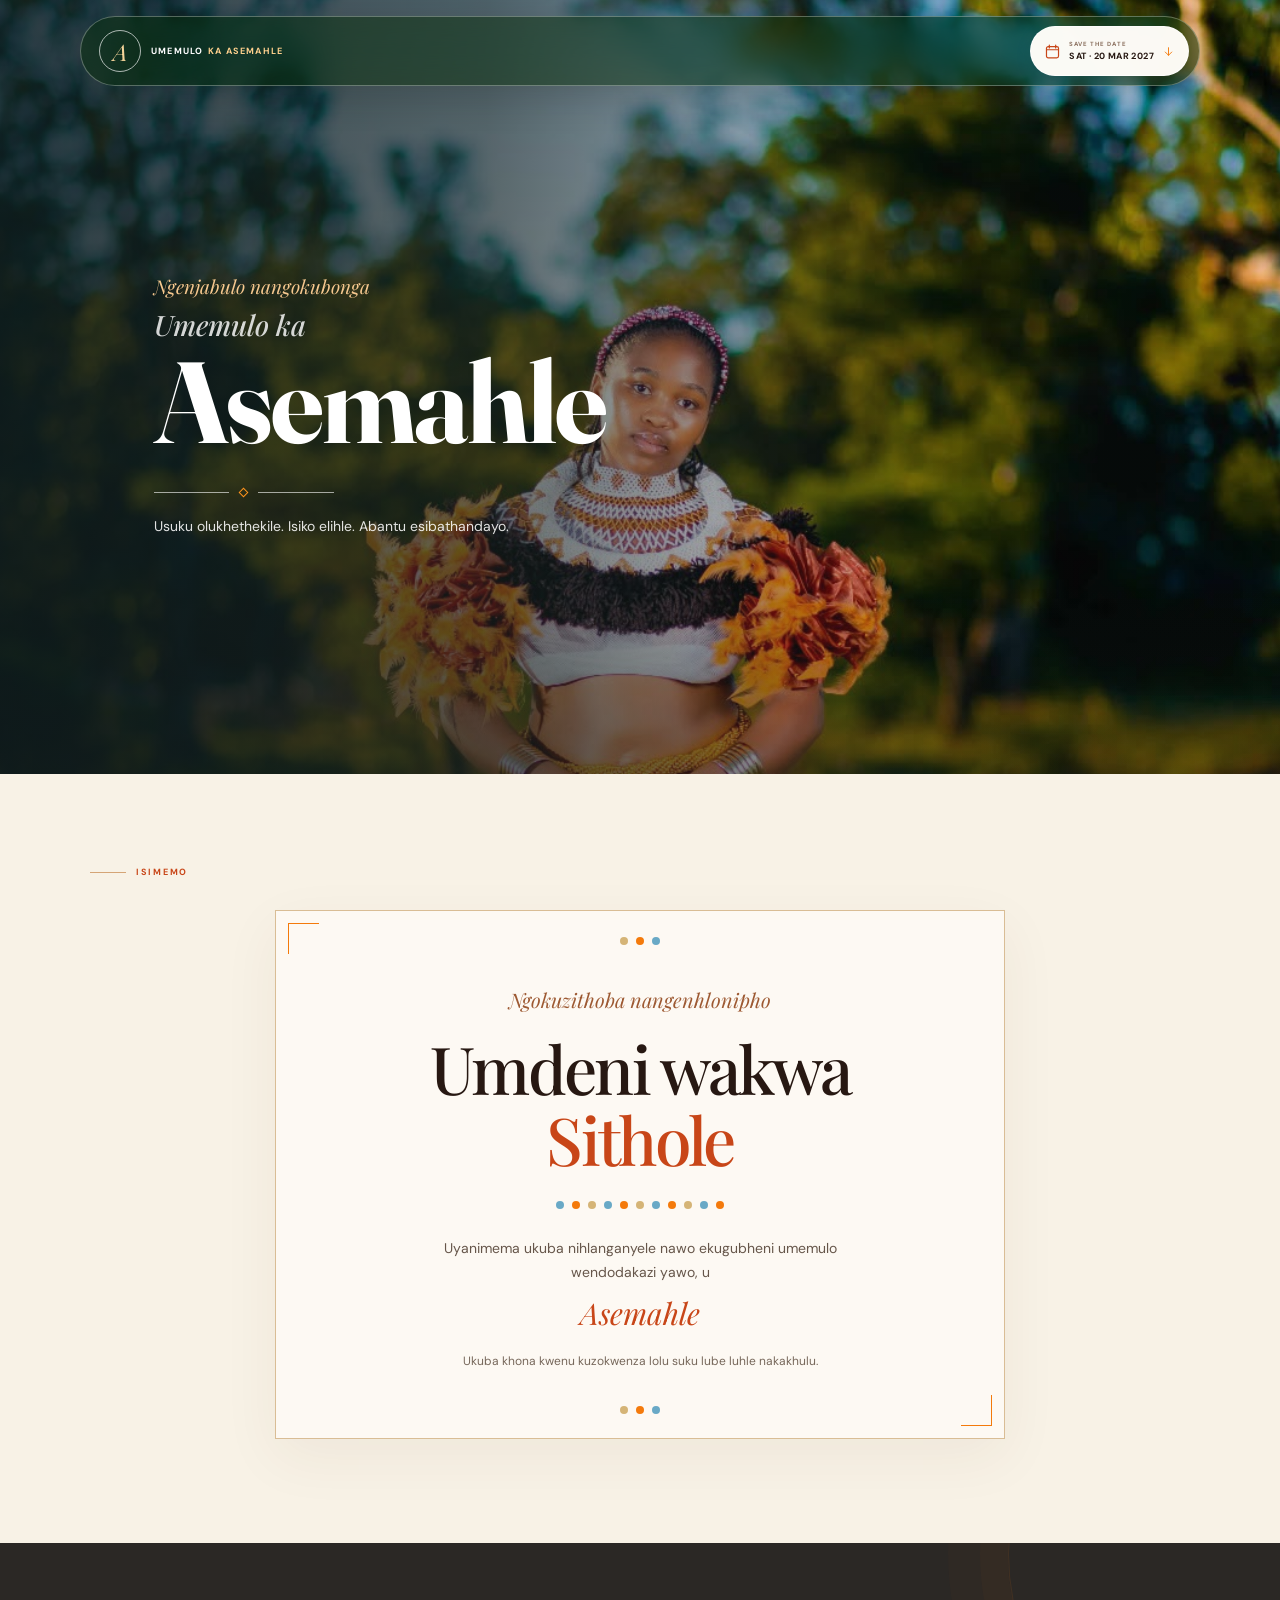
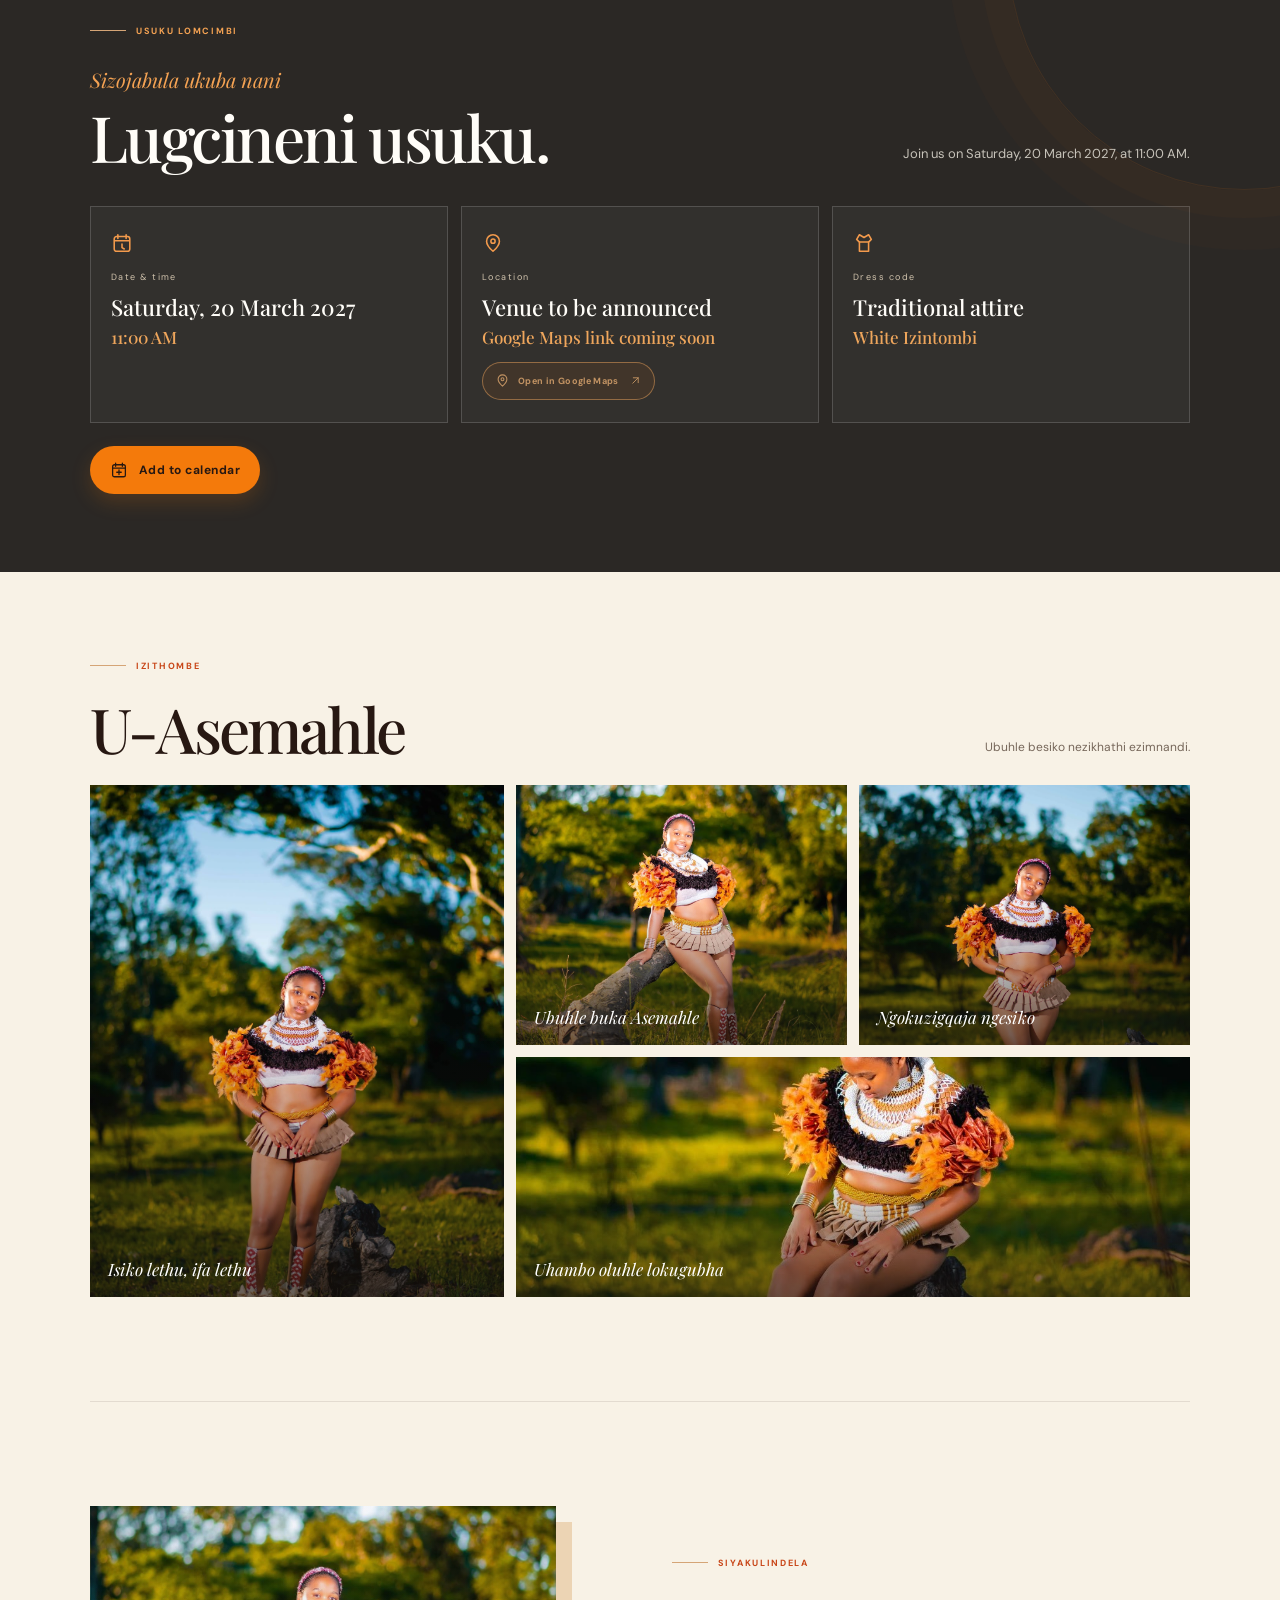
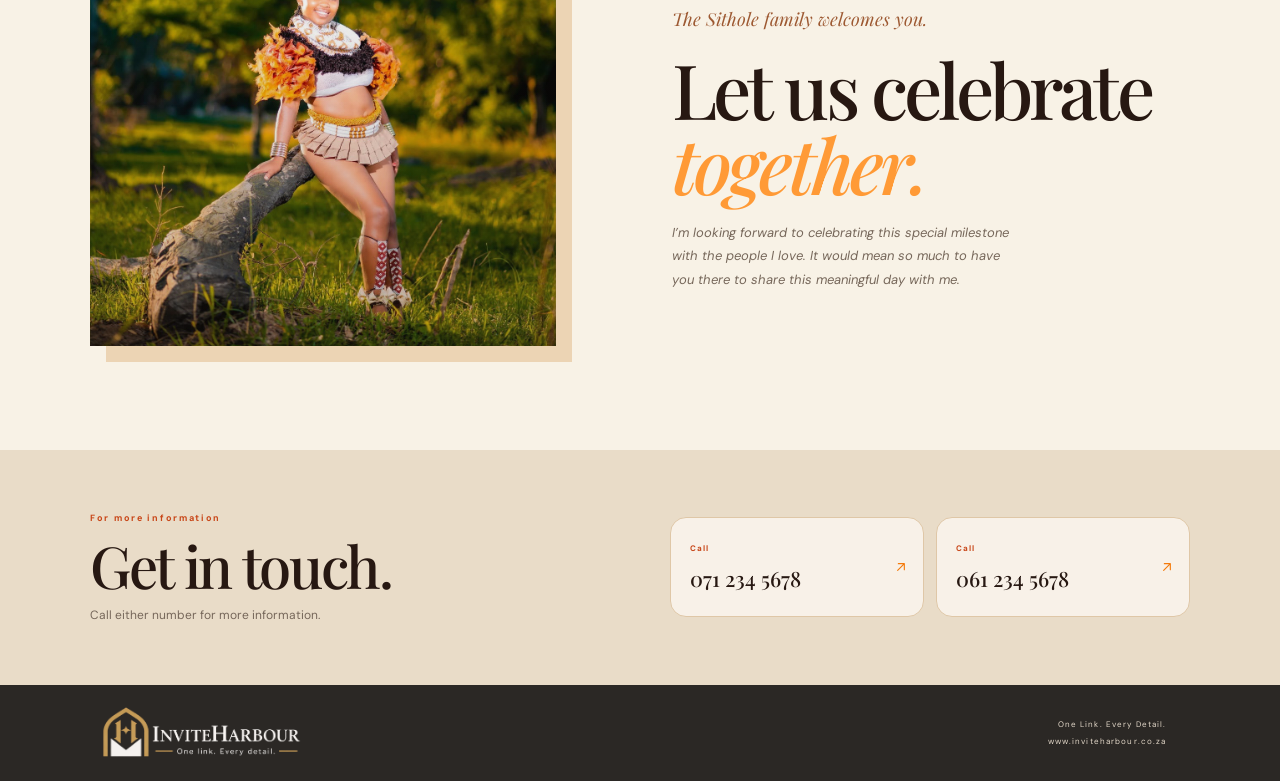
==== commit 2e38f8dc: "Updated" ====
--- a/index.html
+++ b/index.html
@@ -18,12 +18,17 @@
 
 <body>
   <header class="topbar">
+    <a class="topbar-event" href="#home" aria-label="Umemulo ka Asemahle">
+      <span class="topbar-monogram" aria-hidden="true">A</span>
+      <span class="topbar-event-name"><span class="event-word">UMEMULO</span><span class="event-honouree">KA ASEMAHLE</span></span>
+    </a>
     <a class="top-date" href="#details" aria-label="Go to event details: Saturday, 20 March 2027">
       <svg aria-hidden="true" viewBox="0 0 24 24">
         <rect x="3.5" y="5" width="17" height="16" rx="2.5"></rect>
         <path d="M7.5 3v4M16.5 3v4M4 9.5h16"></path>
       </svg>
-      <span class="top-date-copy" lang="en">SAT · 20 MAR 2027</span>
+      <span class="top-date-copy" lang="en"><small>SAVE THE DATE</small><strong>SAT · 20 MAR 2027</strong></span>
+      <svg class="top-date-arrow" aria-hidden="true" viewBox="0 0 24 24"><path d="M12 5v14M6 13l6 6 6-6"></path></svg>
     </a>
   </header>
 
@@ -141,7 +146,6 @@
         <h2>Let us celebrate<br><em>together.</em></h2>
         <p class="closing-about">I’m looking forward to celebrating this special milestone with the people I love. It
           would mean so much to have you there to share this meaningful day with me.</p>
-        <p>Uthando lomndeni, isiko eliphilayo, nenkumbulo eyohlala njalo.</p>
       </div>
     </section>
 
@@ -171,11 +175,11 @@
     <div class="btm">
       <span>One Link. Every Detail.</span>
       <span>www.inviteharbour.co.za</span>
-    </div>
+    </div><!--
     <a href="#home" class="back-top" aria-label="Buyela phezulu"><svg aria-hidden="true" viewBox="0 0 24 24">
         <path d="m6 14 6-6 6 6M12 8v12"></path>
-      </svg></a>
+      </svg></a>-->
   </footer>
 </body>
 
-</html>+</html>
--- a/styles.css
+++ b/styles.css
@@ -224,3 +224,36 @@
   .location-card .map-link{grid-column:2;margin-top:7px}
   .map-link{min-height:36px;padding:7px 10px;font-size:7px}
 }
+/* Restored glass invitation header */
+.topbar{position:absolute;z-index:10;top:16px;left:50%;width:min(1120px,calc(100% - 48px));min-height:70px;display:flex;align-items:center;justify-content:space-between;gap:12px;padding:8px 10px 8px 18px;transform:translateX(-50%);border:1px solid rgba(255,255,255,.3);border-radius:999px;background:rgba(8,41,2,.48);color:var(--white);box-shadow:0 12px 34px rgba(14,25,19,.2);backdrop-filter:blur(18px) saturate(140%);-webkit-backdrop-filter:blur(18px) saturate(140%)}
+.topbar-event{min-width:0;display:flex;align-items:center;gap:10px;color:var(--white);text-decoration:none}
+.topbar-monogram{width:42px;height:42px;display:grid;place-items:center;flex:none;border:1px solid rgba(255,255,255,.65);border-radius:50%;color:#f6d59a;font:italic 23px var(--serif)}
+.topbar-event-name{display:flex;align-items:center;gap:5px;font:700 9px var(--sans);letter-spacing:.13em;white-space:nowrap}
+.event-word{color:#fff}
+.event-honouree{color:#ffd18d}
+.top-date{min-height:50px;display:inline-flex;align-items:center;gap:8px;flex:none;padding:7px 13px;border:1px solid rgba(255,255,255,.78);border-radius:999px;background:rgba(255,253,248,.98);color:var(--ink);text-decoration:none;box-shadow:0 5px 16px rgba(0,0,0,.12);transition:transform .22s ease,box-shadow .22s ease,background .22s ease}
+.top-date:hover{transform:translateY(-2px);background:#fff;box-shadow:0 9px 22px rgba(0,0,0,.18)}
+.top-date:focus-visible,.topbar-event:focus-visible{outline:3px solid var(--orange-bright);outline-offset:3px}
+.top-date>svg:first-child{width:17px;height:17px;color:var(--rust)}
+.top-date-copy{display:flex;flex-direction:column;gap:2px;white-space:nowrap}
+.top-date-copy small{color:#8b705e;font:700 6px var(--sans);letter-spacing:.16em}
+.top-date-copy strong{color:var(--ink);font:700 9px var(--sans);letter-spacing:.045em}
+.top-date .top-date-arrow{width:13px;height:13px;color:var(--orange)}
+@media(max-width:520px){
+  .topbar{top:10px;width:calc(100% - 20px);min-height:60px;padding:6px 7px 6px 10px;gap:7px}
+  .topbar-event{gap:7px}
+  .topbar-monogram{width:36px;height:36px;font-size:20px}
+  .topbar-event-name{gap:3px;font-size:7px;letter-spacing:.075em}
+  .top-date{min-height:46px;gap:6px;padding:6px 9px}
+  .top-date>svg:first-child{width:15px;height:15px}
+  .top-date-copy small{font-size:5px;letter-spacing:.13em}
+  .top-date-copy strong{font-size:8px;letter-spacing:.025em}
+  .top-date .top-date-arrow{width:11px;height:11px}
+  .hero-copy{padding-top:112px}
+}
+@media(max-width:370px){
+  .topbar{width:calc(100% - 16px);padding-left:8px}
+  .topbar-event-name{display:none}
+  .topbar-monogram{width:33px;height:33px;font-size:19px}
+  .top-date-copy strong{font-size:7.5px}
+}
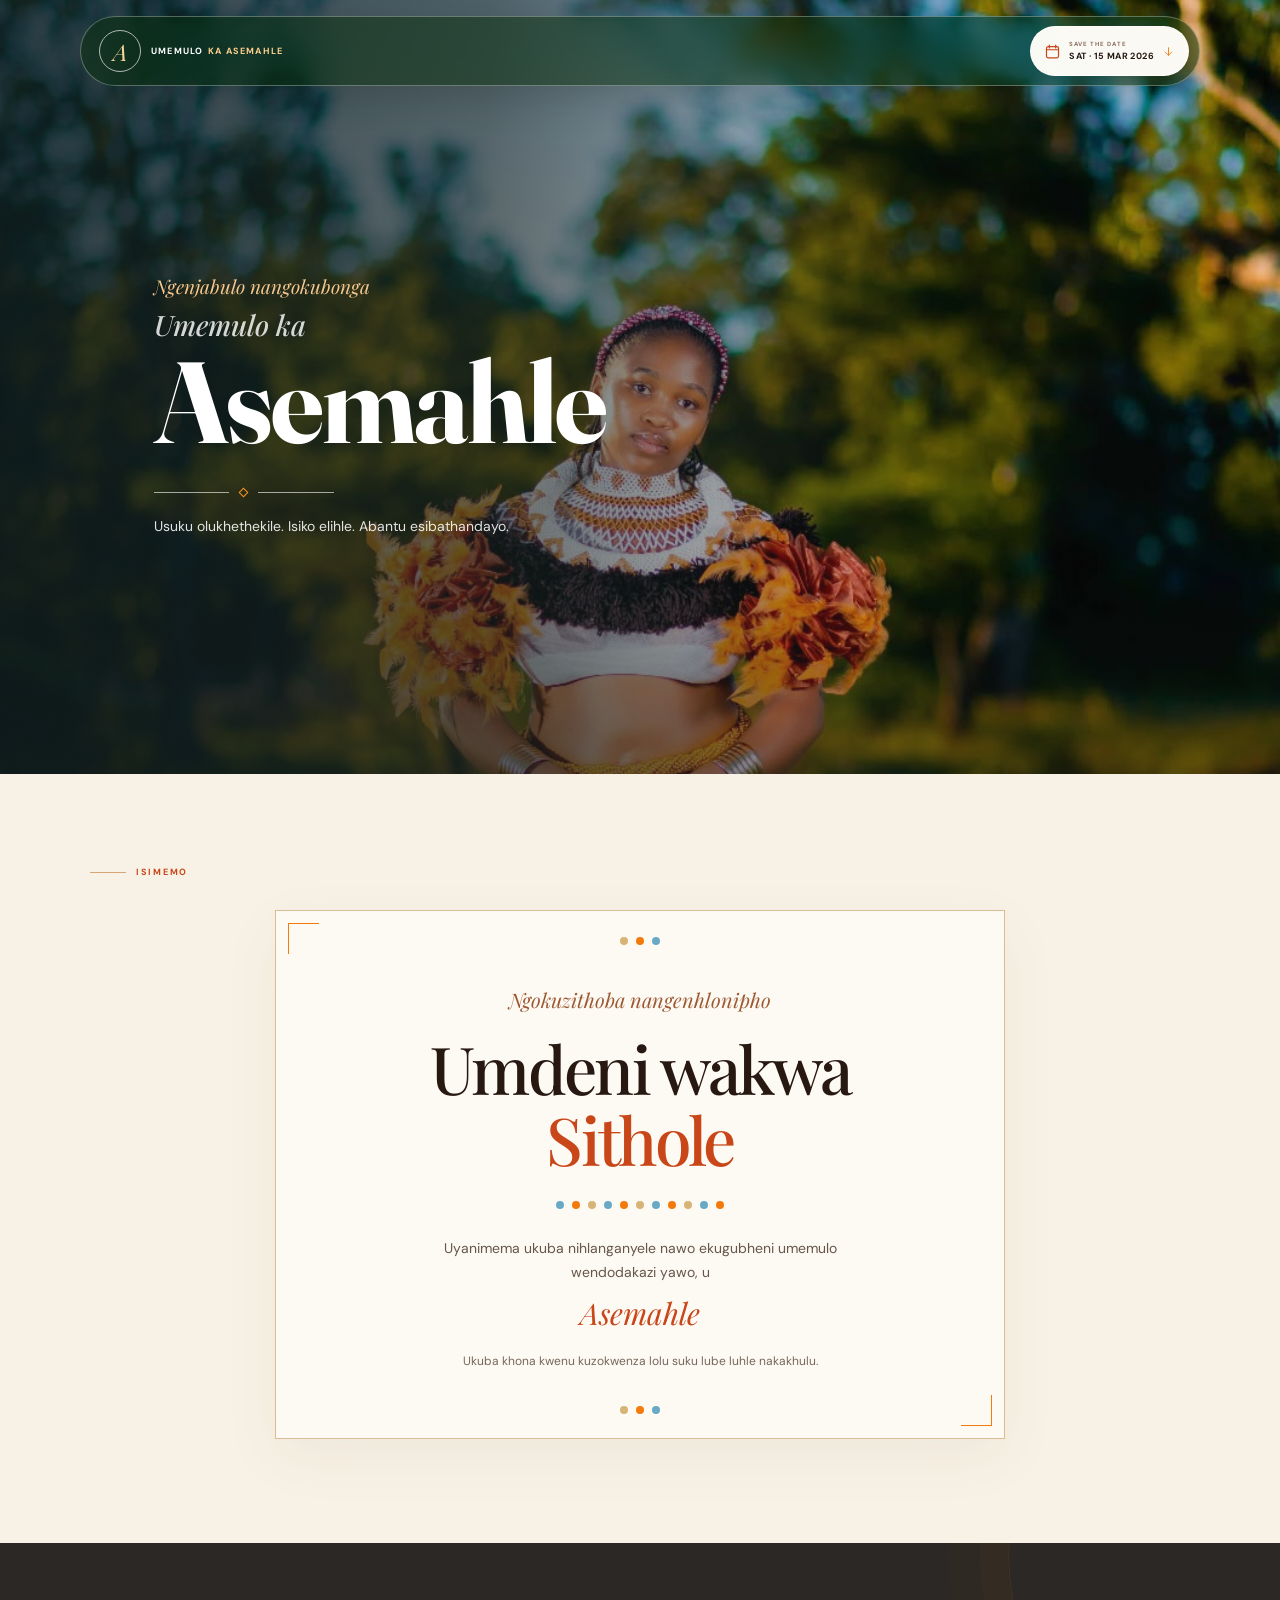
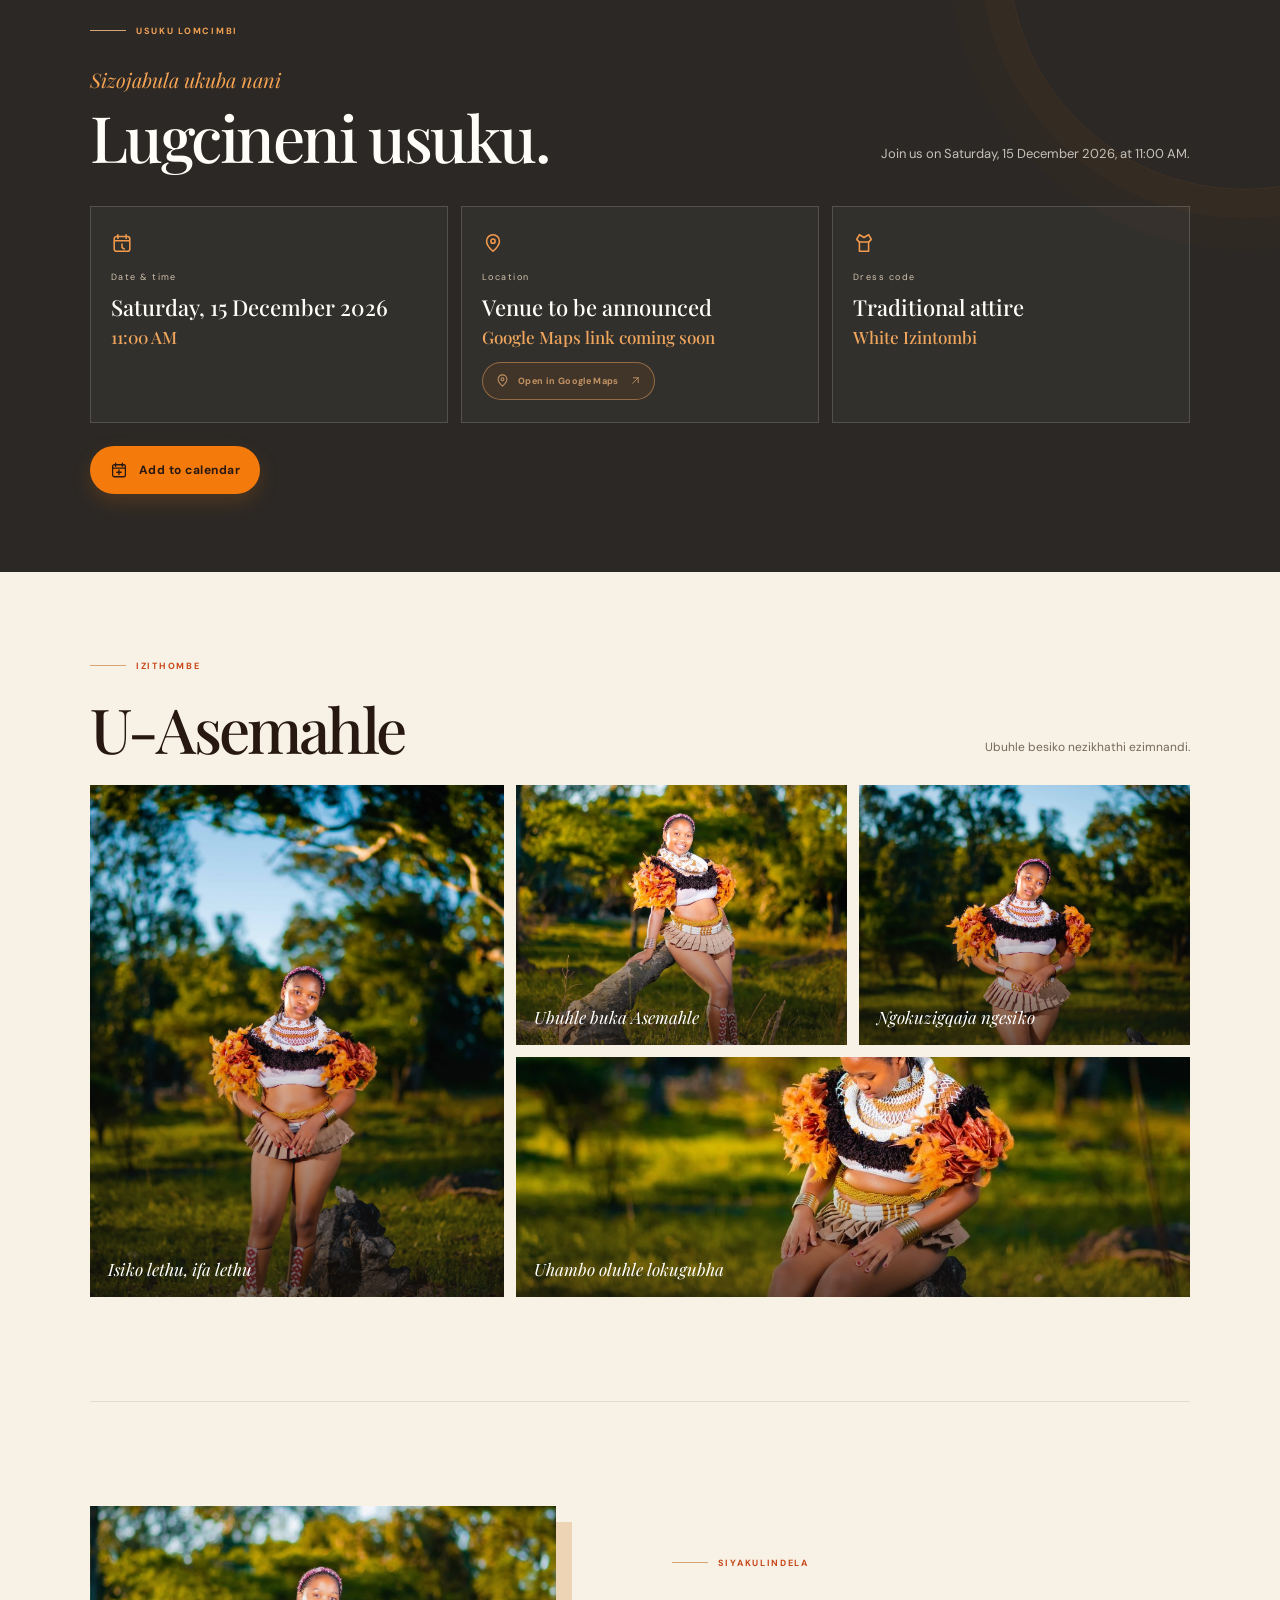
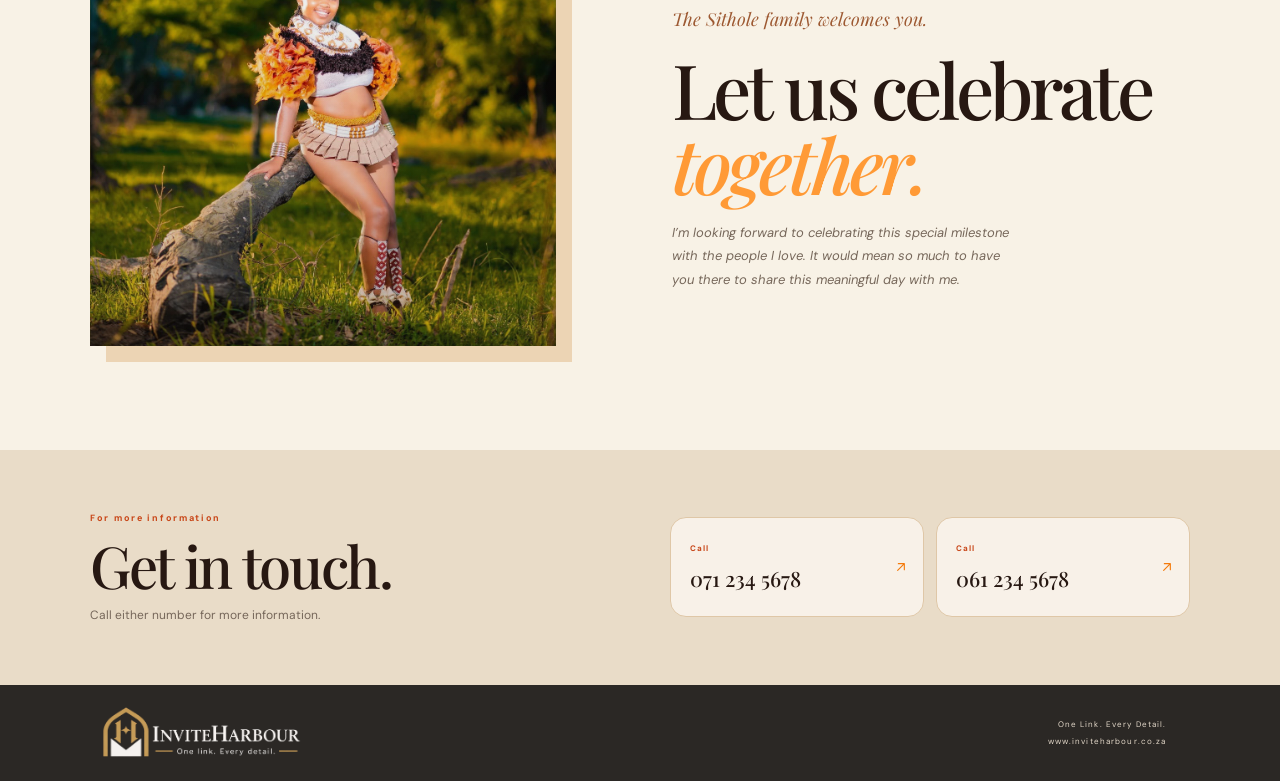
==== commit c2d3d1e1: "Updated date" ====
--- a/index.html
+++ b/index.html
@@ -22,12 +22,12 @@
       <span class="topbar-monogram" aria-hidden="true">A</span>
       <span class="topbar-event-name"><span class="event-word">UMEMULO</span><span class="event-honouree">KA ASEMAHLE</span></span>
     </a>
-    <a class="top-date" href="#details" aria-label="Go to event details: Saturday, 20 March 2027">
+    <a class="top-date" href="#details" aria-label="Go to event details: Saturday, 15 December 2026">
       <svg aria-hidden="true" viewBox="0 0 24 24">
         <rect x="3.5" y="5" width="17" height="16" rx="2.5"></rect>
         <path d="M7.5 3v4M16.5 3v4M4 9.5h16"></path>
       </svg>
-      <span class="top-date-copy" lang="en"><small>SAVE THE DATE</small><strong>SAT · 20 MAR 2027</strong></span>
+      <span class="top-date-copy" lang="en"><small>SAVE THE DATE</small><strong>SAT · 15 MAR 2026</strong></span>
       <svg class="top-date-arrow" aria-hidden="true" viewBox="0 0 24 24"><path d="M12 5v14M6 13l6 6 6-6"></path></svg>
     </a>
   </header>
@@ -71,7 +71,7 @@
             <p class="script-line">Sizojabula ukuba nani</p>
             <h2>Lugcineni usuku.</h2>
           </div>
-          <p class="details-intro" lang="en">Join us on Saturday, 20 March 2027, at 11:00 AM.</p>
+          <p class="details-intro" lang="en">Join us on Saturday, 15 December 2026, at 11:00 AM.</p>
         </div>
         <div class="detail-grid">
           <article class="detail-card"><span class="detail-icon" aria-hidden="true"><svg viewBox="0 0 24 24">
@@ -79,7 +79,7 @@
                 <path d="M7.5 3v4M16.5 3v4M4 9.5h16M12 13v4l2.5 1.5"></path>
               </svg></span>
             <p class="detail-label" lang="en">Date &amp; time</p>
-            <p class="detail-value" lang="en">Saturday, 20 March 2027<br><span>11:00 AM</span></p>
+            <p class="detail-value" lang="en">Saturday, 15 December 2026<br><span>11:00 AM</span></p>
           </article>
           <article class="detail-card location-card" data-location-card><span class="detail-icon"
               aria-hidden="true"><svg viewBox="0 0 24 24">
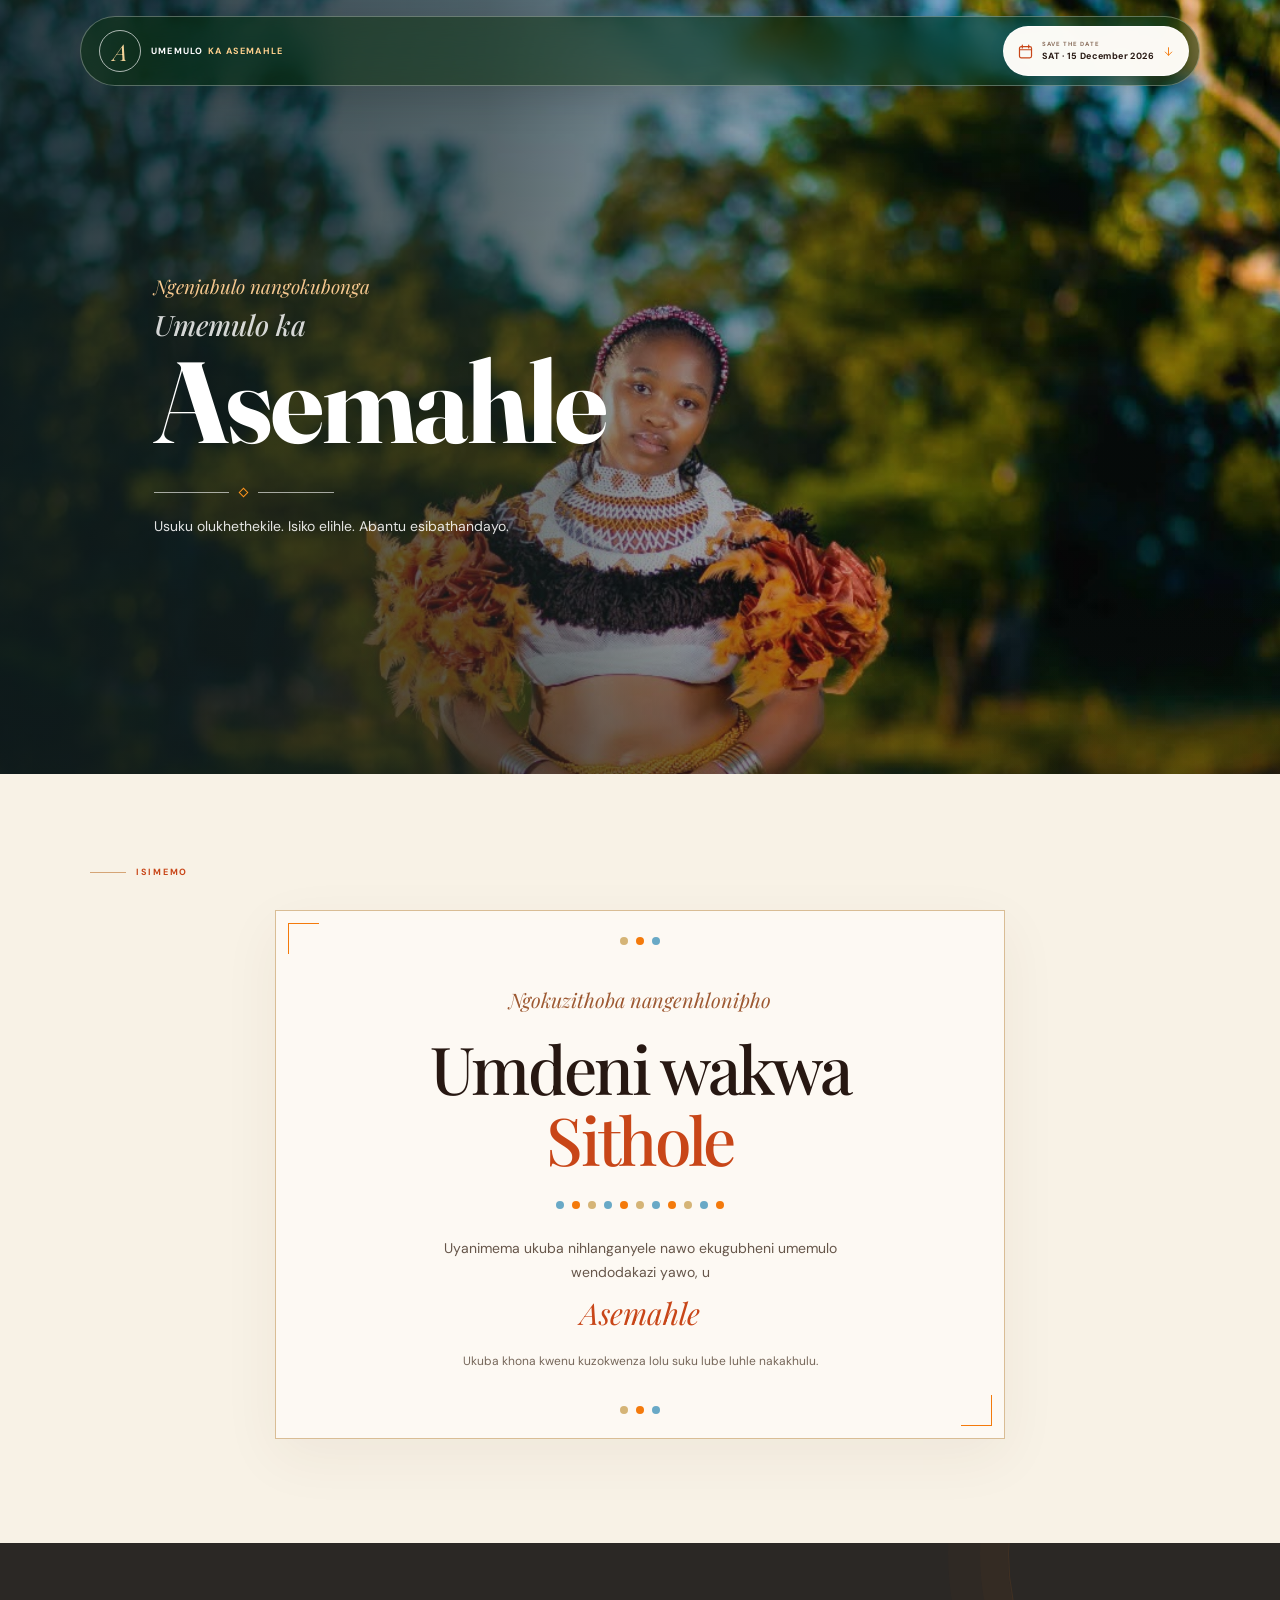
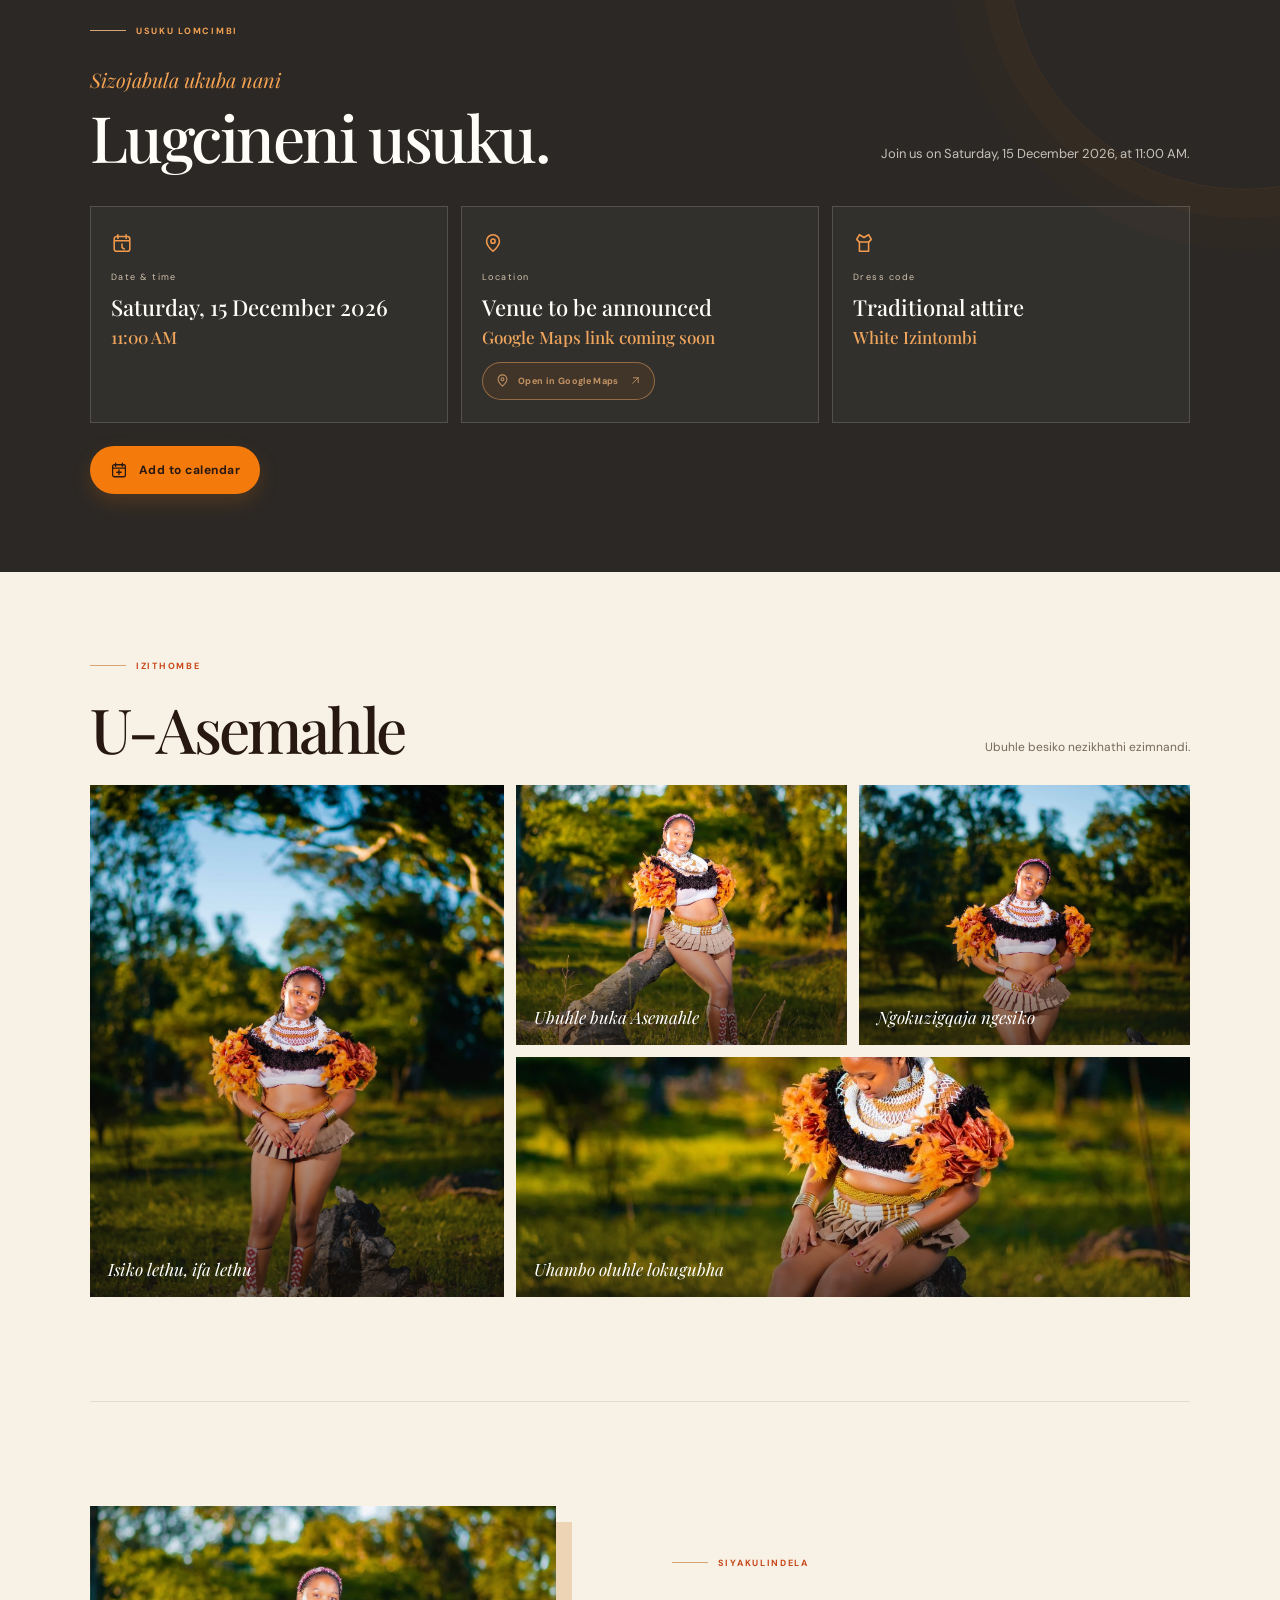
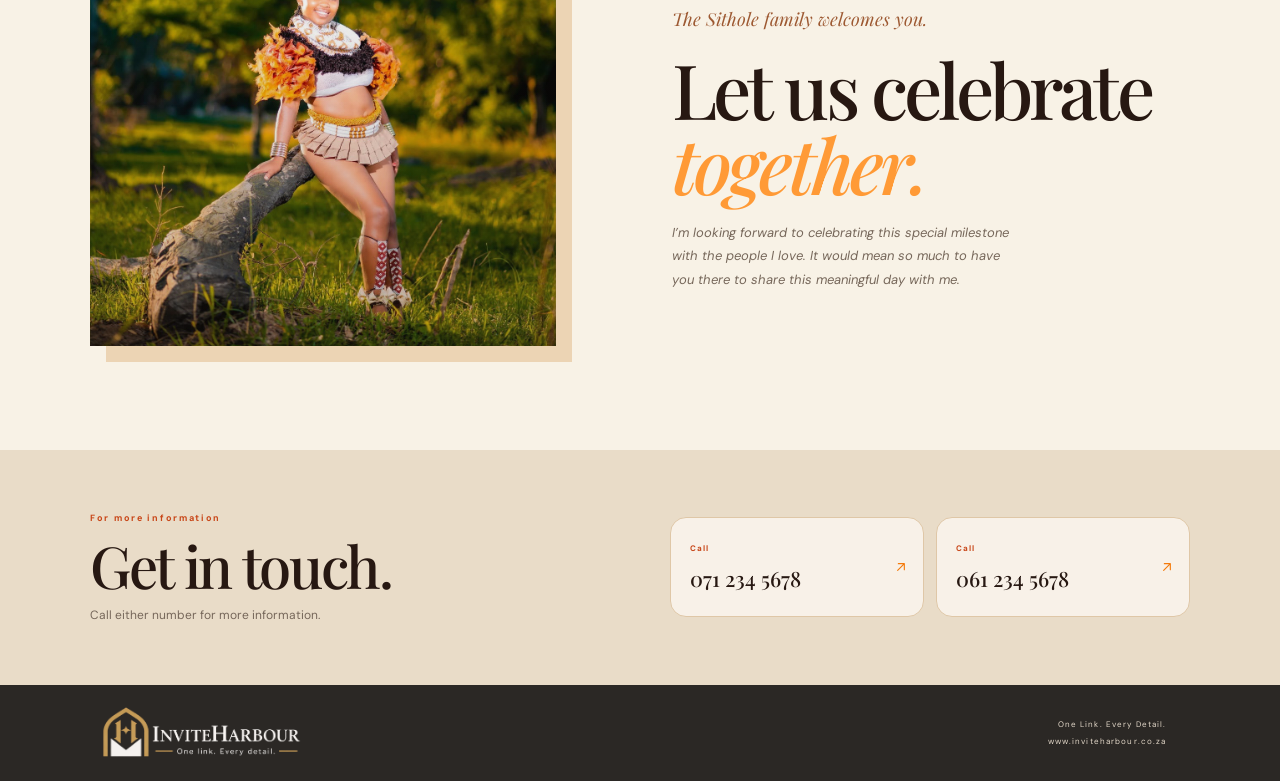
==== commit 12b16ee2: "Updated date q" ====
--- a/index.html
+++ b/index.html
@@ -27,7 +27,7 @@
         <rect x="3.5" y="5" width="17" height="16" rx="2.5"></rect>
         <path d="M7.5 3v4M16.5 3v4M4 9.5h16"></path>
       </svg>
-      <span class="top-date-copy" lang="en"><small>SAVE THE DATE</small><strong>SAT · 15 MAR 2026</strong></span>
+      <span class="top-date-copy" lang="en"><small>SAVE THE DATE</small><strong>SAT · 15 December 2026</strong></span>
       <svg class="top-date-arrow" aria-hidden="true" viewBox="0 0 24 24"><path d="M12 5v14M6 13l6 6 6-6"></path></svg>
     </a>
   </header>
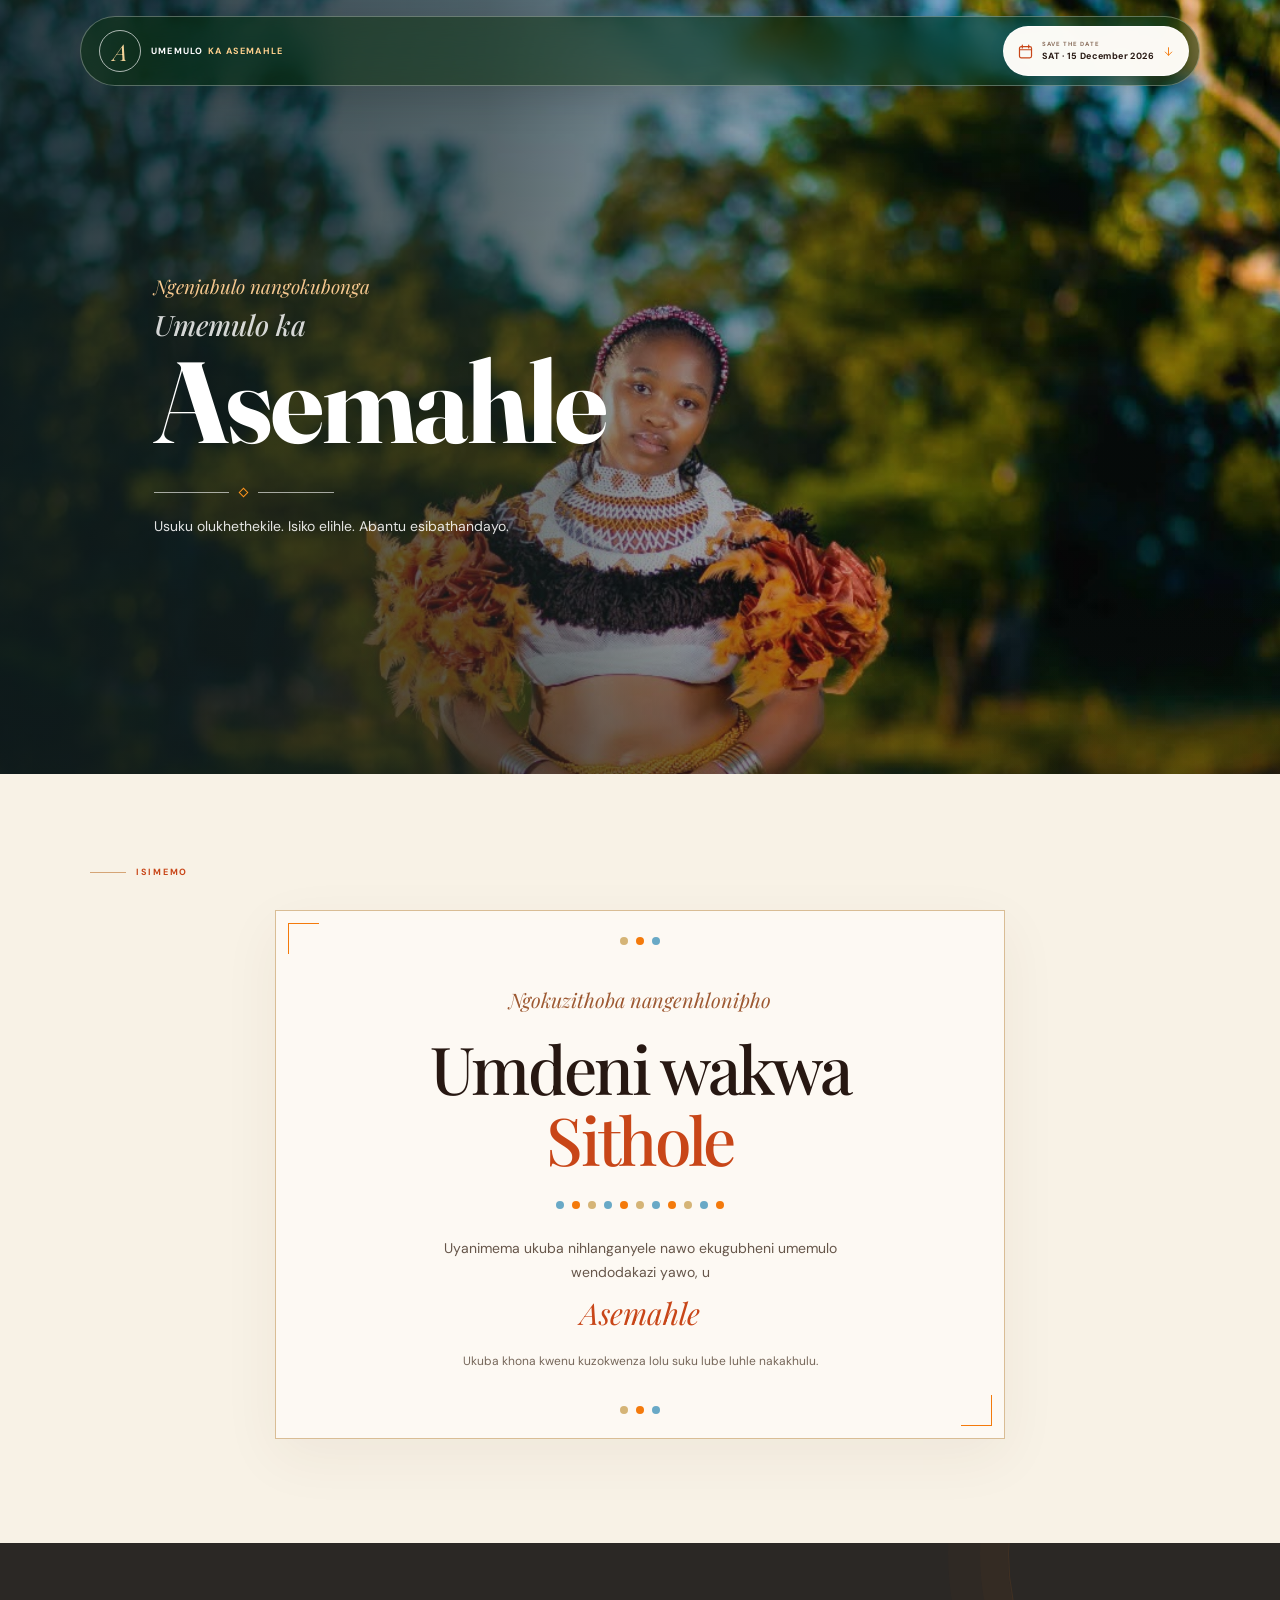
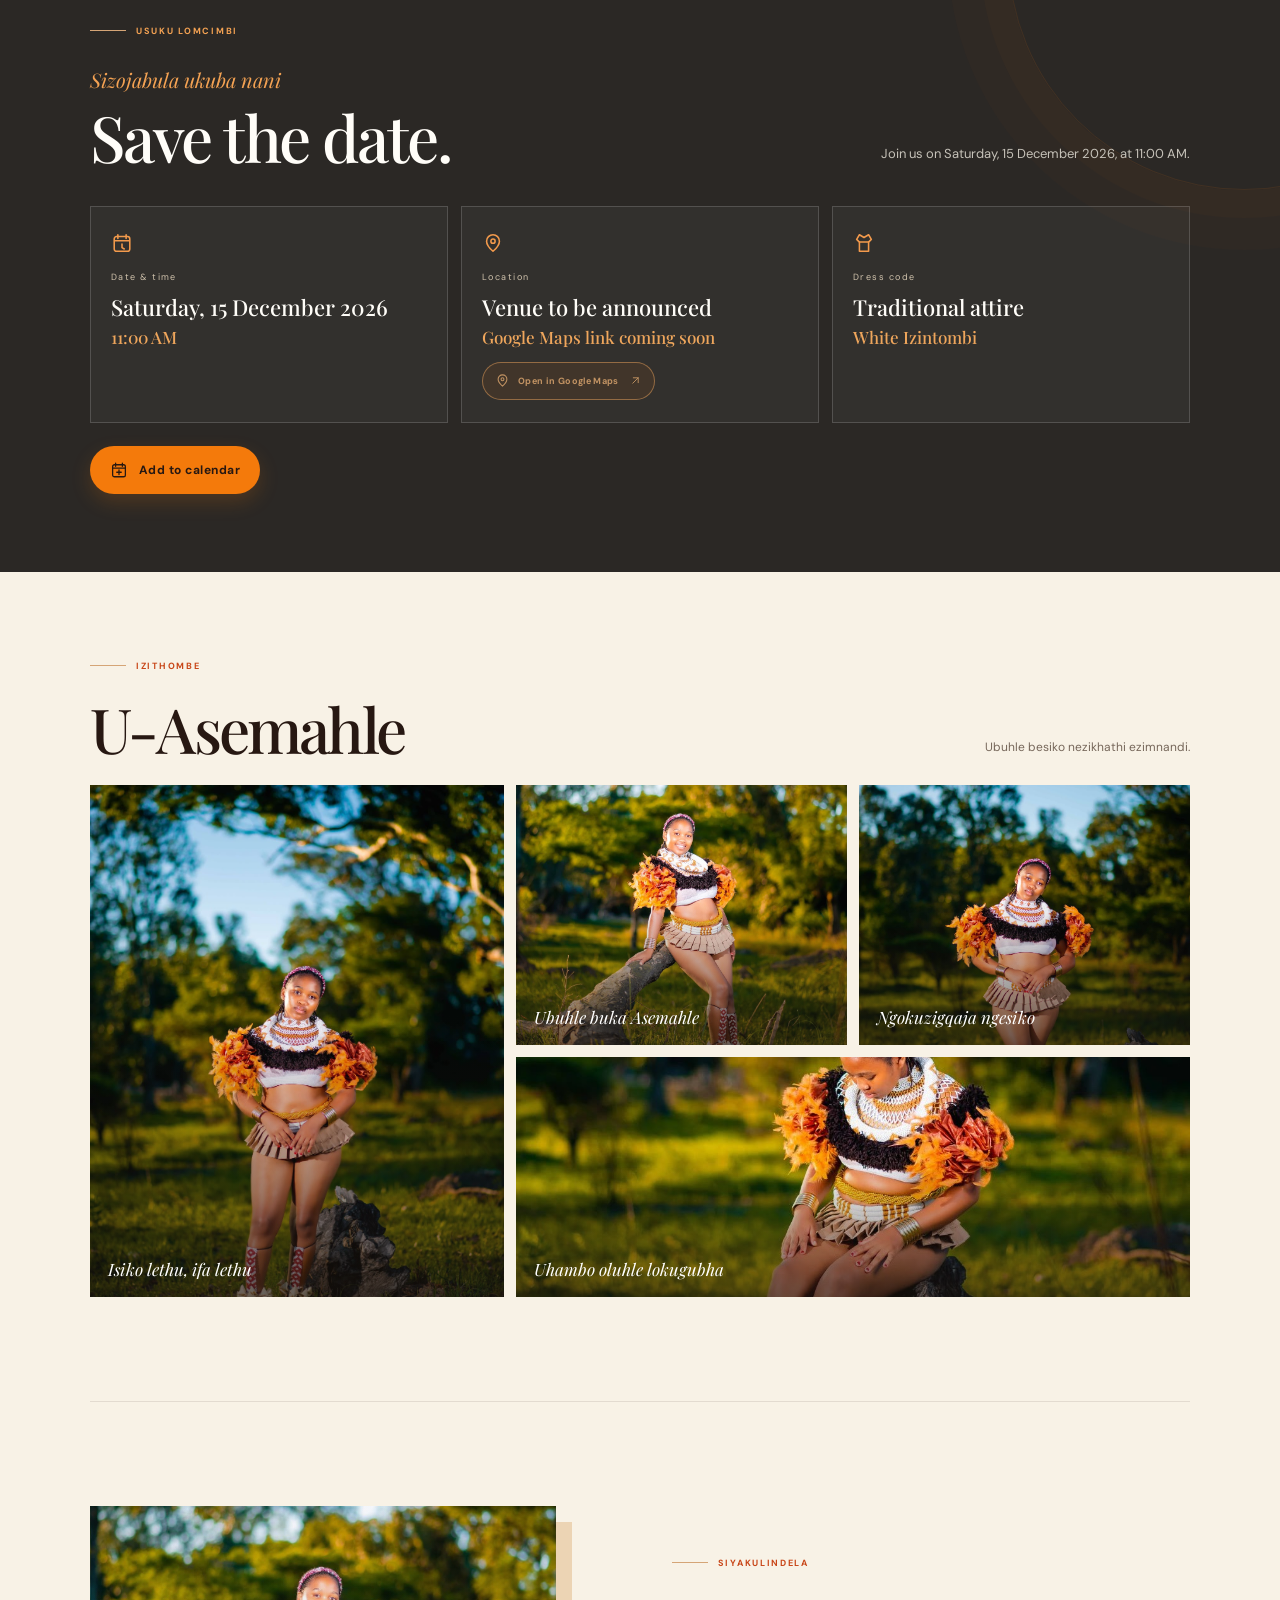
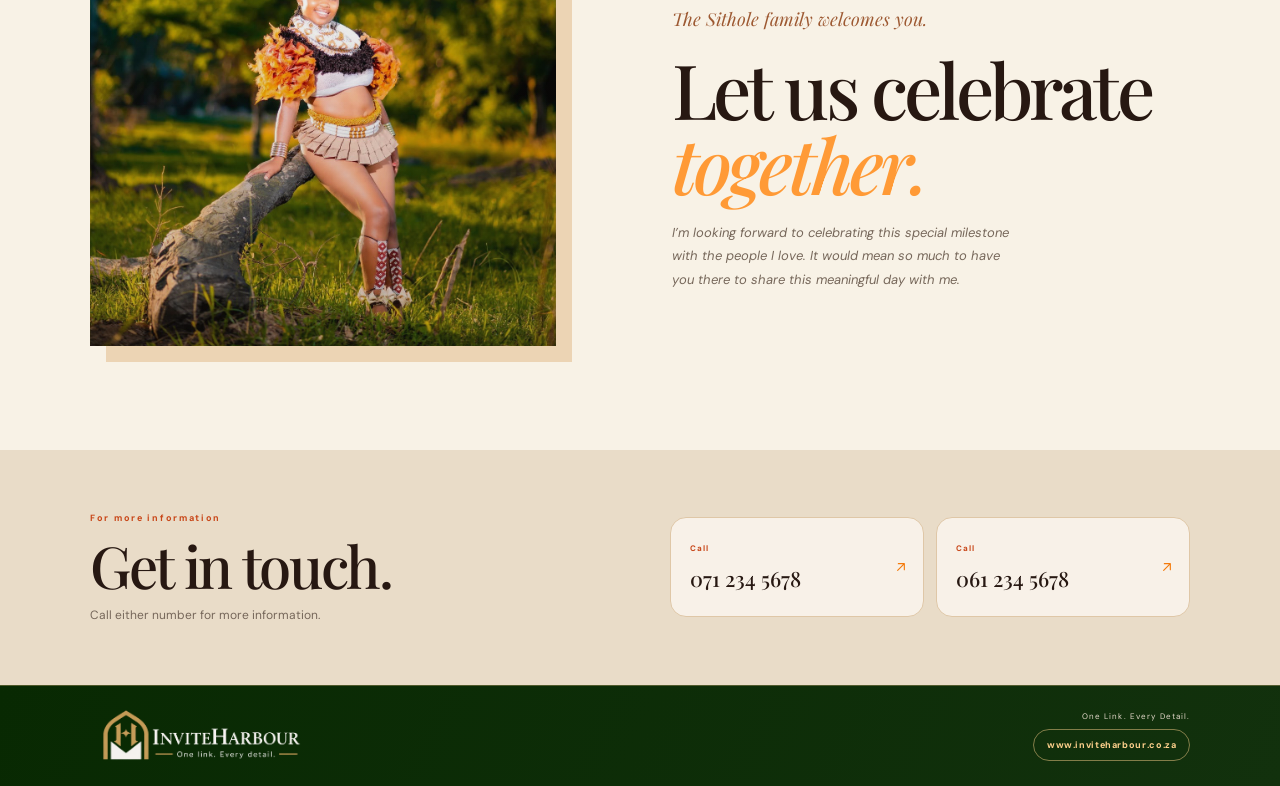
==== commit 322a7382: "Updated date buttom" ====
--- a/index.html
+++ b/index.html
@@ -7,6 +7,17 @@
   <meta name="theme-color" content="#f8f2e6">
   <meta name="description" content="Isimemo soMumemulo ka Asemahle, esethulwa umndeni wakwaSithole.">
   <title>Isimemo | Umemulo ka Asemahle</title>
+  <meta property="og:type" content="website">
+  <meta property="og:site_name" content="InviteHarbour">
+  <meta property="og:title" content="Umemulo ka Asemahle | Isimemo">
+  <meta property="og:description" content="Join the Sithole family to celebrate Asemahle on Saturday, 20 March 2027. Traditional attire: White Izintombi.">
+  <meta property="og:image" content="https://www.inviteharbour.co.za/ase-mahle-portrait.jpeg">
+  <meta property="og:image:alt" content="Asemahle dressed in traditional Zulu attire">
+  <meta name="twitter:card" content="summary_large_image">
+  <meta name="twitter:title" content="Umemulo ka Asemahle | Isimemo">
+  <meta name="twitter:description" content="Join the Sithole family to celebrate Asemahle on Saturday, 20 March 2027. Traditional attire: White Izintombi.">
+  <meta name="twitter:image" content="https://www.inviteharbour.co.za/ase-mahle-portrait.jpeg">
+  <meta name="twitter:image:alt" content="Asemahle dressed in traditional Zulu attire">
   <link rel="preconnect" href="https://fonts.googleapis.com">
   <link rel="preconnect" href="https://fonts.gstatic.com" crossorigin>
   <link
@@ -69,7 +80,7 @@
         <div class="details-heading">
           <div>
             <p class="script-line">Sizojabula ukuba nani</p>
-            <h2>Lugcineni usuku.</h2>
+            <h2>Save the date.</h2>
           </div>
           <p class="details-intro" lang="en">Join us on Saturday, 15 December 2026, at 11:00 AM.</p>
         </div>
@@ -105,10 +116,10 @@
             <p class="detail-value" lang="en">Traditional attire<br><span>White Izintombi</span></p>
           </article>
         </div>
-        <button class="calendar-button" type="button" data-calendar><svg aria-hidden="true" viewBox="0 0 24 24">
+        <a class="calendar-button" href="https://calendar.google.com/calendar/render?action=TEMPLATE&amp;text=Umemulo%20ka%20Asemahle&amp;dates=20270320T090000Z%2F20270320T100000Z&amp;details=Hosted%20by%20the%20Sithole%20family.%20Dress%20code%3A%20Traditional%20attire%20%28White%20Izintombi%29.%20Venue%20to%20be%20announced." target="_blank" rel="noopener noreferrer"><svg aria-hidden="true" viewBox="0 0 24 24">
             <rect x="3.5" y="5" width="17" height="16" rx="2.5"></rect>
             <path d="M7.5 3v4M16.5 3v4M4 9.5h16M12 12v6M9 15h6"></path>
-          </svg><span lang="en">Add to calendar</span></button>
+          </svg><span lang="en">Add to calendar</span></a>
       </div>
     </section>
 
@@ -174,7 +185,7 @@
     </a>
     <div class="btm">
       <span>One Link. Every Detail.</span>
-      <span>www.inviteharbour.co.za</span>
+      <a href="https://www.inviteharbour.co.za" target="_blank" rel="noopener noreferrer" aria-label="Vakashela i-InviteHarbour">www.inviteharbour.co.za</a>
     </div><!--
     <a href="#home" class="back-top" aria-label="Buyela phezulu"><svg aria-hidden="true" viewBox="0 0 24 24">
         <path d="m6 14 6-6 6 6M12 8v12"></path>
--- a/styles.css
+++ b/styles.css
@@ -47,7 +47,7 @@
 .section-kicker > span:first-child { font: 14px var(--serif); letter-spacing: 0; }
 .kicker-line { width: 36px; height: 1px; background: #d5a576; }
 .section-kicker-light { color: #f4a253; }
-.invitation-card:focus-visible, .calendar-button:focus-visible, .contact-numbers a:focus-visible, .brand-logo:focus-visible, .back-top:focus-visible { outline: 3px solid var(--sky); outline-offset: 3px; }
+.invitation-card:focus-visible, .calendar-button:focus-visible, .contact-numbers a:focus-visible, .brand-logo:focus-visible { outline: 3px solid var(--sky); outline-offset: 3px; }
 .invitation-card { position: relative; max-width: 730px; margin: 24px auto 0; padding: 62px 20px 60px; border: 1px solid #d9bd95; background: rgba(255,253,248,.72); text-align: center; box-shadow: 0 18px 55px rgba(87,55,26,.06); }
 .invitation-card::before, .invitation-card::after { content: ""; position: absolute; width: 30px; height: 30px; border-color: var(--orange); border-style: solid; }
 .invitation-card::before { top: 12px; left: 12px; border-width: 1px 0 0 1px; }
@@ -80,7 +80,7 @@
 .detail-label { margin: 0 0 5px; color: #d1c3ad; font-size: 9px; letter-spacing: .13em; }
 .detail-value { margin: 0; font: 500 clamp(16px,4.8vw,20px)/1.3 var(--serif); overflow-wrap: anywhere; }
 .detail-value span { display: inline-block; margin-top: 4px; color: #efa65c; font-size: 15px; }
-.calendar-button { width: 100%; min-height: 48px; display: inline-flex; align-items: center; justify-content: center; gap: 11px; margin-top: 20px; padding: 12px 20px; border: 0; border-radius: 999px; background: var(--orange); color: var(--ink); font: 700 12px var(--sans); letter-spacing: .04em; cursor: pointer; box-shadow: 0 8px 20px rgba(244,122,11,.18); transition: transform .22s ease, background-color .22s ease; }
+.calendar-button { width: 100%; min-height: 48px; display: inline-flex; align-items: center; justify-content: center; gap: 11px; margin-top: 20px; padding: 12px 20px; border: 0; border-radius: 999px; background: var(--orange); color: var(--ink); font: 700 12px var(--sans); letter-spacing: .04em; text-decoration: none; cursor: pointer; box-shadow: 0 8px 20px rgba(244,122,11,.18); transition: transform .22s ease, background-color .22s ease; }
 .calendar-button:hover { transform: translateY(-2px); background: var(--orange-bright); }
 .calendar-button svg { width: 18px; height: 18px; }
 
@@ -123,13 +123,13 @@
 .contact-numbers a b { position: absolute; top: 50%; right: 14px; color: var(--orange); transform: translateY(-50%); }
 .contact-numbers a b svg { width: 16px; height: 16px; }
 
-.footer { min-height: 76px; display: grid; grid-template-columns: minmax(0,1fr) auto; gap: 7px 10px; align-items: center; padding: 14px 18px; background: #2b2825; }
+.footer { min-height: 92px; display: grid; grid-template-columns: minmax(0,1fr) auto; gap: 7px 10px; align-items: center; padding: 18px; border-top: 1px solid rgba(255,209,141,.28); background: linear-gradient(115deg,#082902,#12310d); }
 .brand-logo { width: 166px; height: 54px; display: inline-flex; align-items: center; overflow: hidden; }
 .brand-logo img { width: 100%; height: 100%; object-fit: cover; object-position: left top; }
-.btm { grid-column: 1 / -1; display: flex; flex-direction: column; align-items: flex-start; gap: 5px; }
+.btm { grid-column: 1 / -1; display: flex; flex-direction: column; align-items: flex-start; gap: 7px; }
 .btm > span { color: #e3d8c9; font-size: 8px; letter-spacing: .1em; line-height: 1.5; }
-.back-top { grid-column: 2; grid-row: 1; min-width: 44px; min-height: 44px; display: grid; place-items: center; color: #ffae61; text-decoration: none; }
-.back-top svg { width: 20px; height: 20px; }
+.btm > a { display: inline-flex; min-height: 32px; align-items: center; padding: 0 13px; border: 1px solid rgba(255,209,141,.48); border-radius: 999px; color: #ffd18d; font-size: 9px; font-weight: 700; letter-spacing: .07em; text-decoration: none; transition: background .2s ease,border-color .2s ease; }
+.btm > a:hover { border-color: #ffd18d; background: rgba(255,209,141,.1); }
 
 .will-reveal { opacity: 0; transform: translateY(18px); transition: opacity .7s ease,transform .7s cubic-bezier(.2,.75,.25,1); }
 .will-reveal.is-visible { opacity: 1; transform: translateY(0); }
@@ -178,11 +178,10 @@
   .contact-numbers { grid-template-columns: 1fr 1fr; gap: 12px; }
   .contact-numbers a { min-height: 100px; gap: 11px; padding: 19px; }
   .contact-numbers a strong { font-size: clamp(16px,2vw,21px); }
-  .footer { grid-template-columns: minmax(0,1fr) auto auto; gap: 24px; padding: 16px clamp(32px,7vw,112px); }
+  .footer { grid-template-columns: minmax(0,1fr) auto; gap: 24px; padding: 18px clamp(32px,7vw,112px); }
   .footer .brand-logo { width: 220px; height: 64px; }
   .btm { grid-column: auto; align-items: flex-end; }
   .btm > span { font-size: 8px; letter-spacing: .14em; text-align: right; }
-  .back-top { grid-column: auto; grid-row: auto; }
   .top-date { padding-inline: 16px; }
   .top-date-copy { font-size: 11px; }
 }
